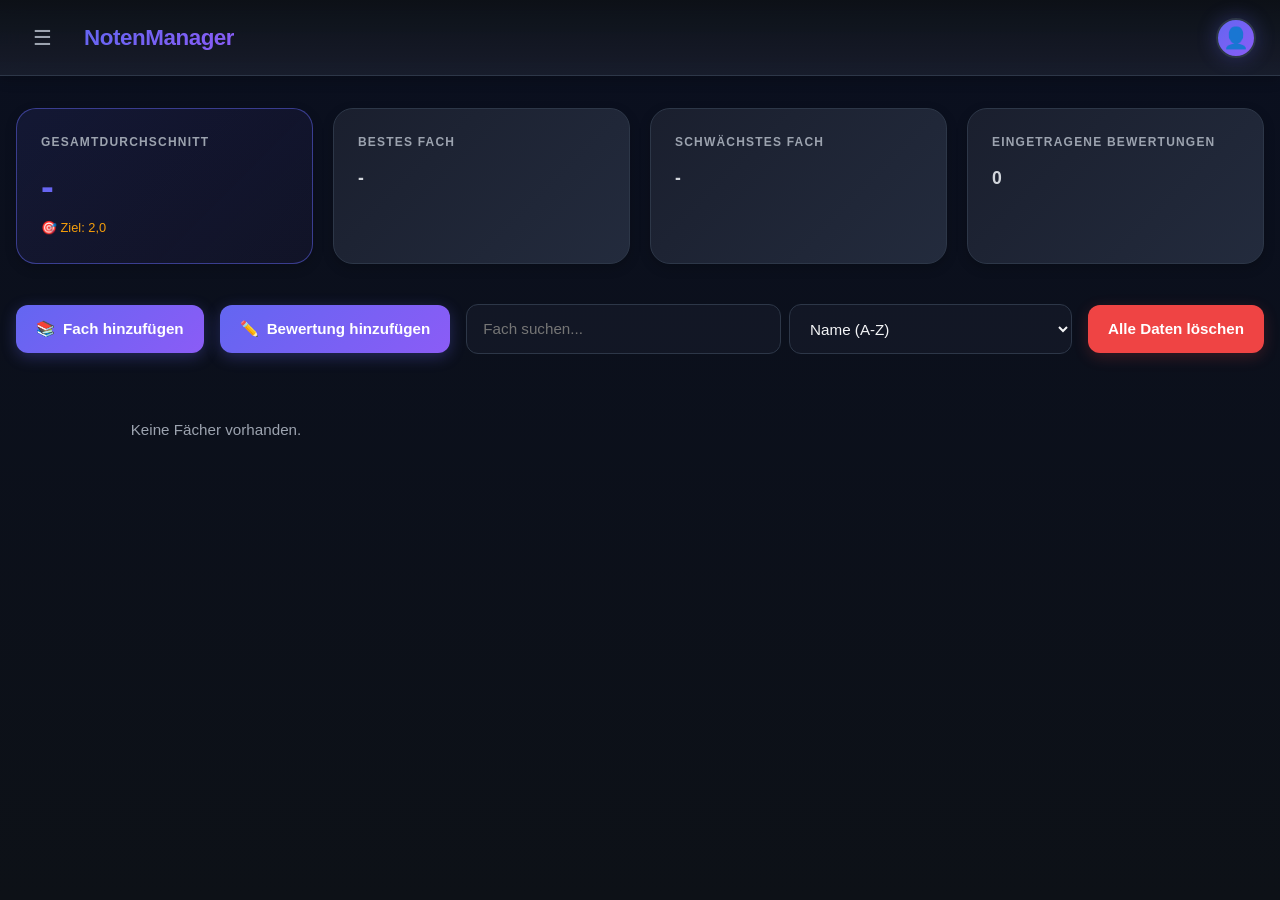
==== docs/index.html @ 59a942cf "Add files via upload" ====
<!DOCTYPE html>
<html lang="de">
<head>
    <meta charset="UTF-8">
    <meta name="viewport" content="width=device-width, initial-scale=1.0">
    <title>NotenManager – Schulnoten verwalten</title>
    <style>
        :root {
            --bg-dark: #0a0f1f;
            --bg-deep: #0d1117;
            --card-bg: #1a1f2e;
            --card-alt: #232b3d;
            --card-border: #2d3748;
            --primary: #6366f1;
            --primary-hover: #4f46e5;
            --primary-light: rgba(99, 102, 241, 0.1);
            --secondary: #8b5cf6;
            --danger: #ef4444;
            --danger-hover: #dc2626;
            --success: #10b981;
            --warning: #f59e0b;
            --text-main: #f3f4f6;
            --text-soft: #d1d5db;
            --text-muted: #9ca3af;
            --radius: 14px;
            --radius-lg: 20px;
            --shadow: 0 20px 50px rgba(0, 0, 0, 0.4);
            --shadow-sm: 0 4px 12px rgba(0, 0, 0, 0.2);
            --transition: all 0.3s cubic-bezier(0.4, 0, 0.2, 1);
        }

        * { 
            box-sizing: border-box; 
            margin: 0; 
            padding: 0; 
            font-family: -apple-system, BlinkMacSystemFont, 'Segoe UI', 'Roboto', 'Helvetica', 'Arial', sans-serif;
        }

        html { scroll-behavior: smooth; }
        body { 
            background: linear-gradient(180deg, var(--bg-dark) 0%, var(--bg-deep) 100%); 
            color: var(--text-main); 
            min-height: 100vh;
            line-height: 1.6;
        }

        button, input, select, textarea { font: inherit; }

        /* ========== HEADER ========== */
        .header {
            position: sticky;
            top: 0;
            z-index: 20;
            display: flex;
            align-items: center;
            justify-content: space-between;
            padding: 1.1rem 1.5rem;
            background: linear-gradient(to bottom, rgba(13, 17, 23, 0.95), rgba(26, 31, 46, 0.85));
            border-bottom: 1px solid var(--card-border);
            backdrop-filter: blur(12px);
            box-shadow: var(--shadow-sm);
        }

        .header-left {
            display: flex;
            align-items: center;
            gap: 1.5rem;
        }

        .menu-btn {
            font-size: 1.3rem;
            width: 40px;
            height: 40px;
            border-radius: 50%;
            display: flex;
            align-items: center;
            justify-content: center;
            background: transparent;
            border: none;
            color: var(--text-main);
            cursor: pointer;
            transition: var(--transition);
        }

        .menu-btn:hover {
            background-color: var(--card-alt);
            transform: scale(1.05);
        }

        .header h1 {
            font-size: 1.4rem;
            font-weight: 700;
            letter-spacing: -0.02em;
            background: linear-gradient(135deg, var(--primary), var(--secondary));
            -webkit-background-clip: text;
            -webkit-text-fill-color: transparent;
            background-clip: text;
        }

        .header-right {
            display: flex;
            align-items: center;
            gap: 1rem;
        }

        .profile-btn {
            width: 40px;
            height: 40px;
            border-radius: 50%;
            background: linear-gradient(135deg, var(--primary), var(--secondary));
            border: 2px solid var(--card-border);
            display: flex;
            align-items: center;
            justify-content: center;
            font-size: 1.3rem;
            cursor: pointer;
            transition: var(--transition);
            box-shadow: 0 0 20px rgba(99, 102, 241, 0.3);
        }

        .profile-btn:hover {
            transform: scale(1.1);
            box-shadow: 0 0 30px rgba(99, 102, 241, 0.5);
        }

        .dropdown-menu {
            position: absolute;
            top: calc(100% + 10px);
            left: 0;
            background-color: var(--card-bg);
            border: 1px solid var(--card-border);
            border-radius: var(--radius-lg);
            width: 200px;
            box-shadow: var(--shadow);
            opacity: 0;
            visibility: hidden;
            transform: translateY(-8px);
            transition: var(--transition);
            z-index: 50;
            overflow: hidden;
        }

        .dropdown-menu.open {
            opacity: 1;
            visibility: visible;
            transform: translateY(0);
        }

        .dropdown-item {
            display: flex;
            align-items: center;
            gap: 12px;
            width: 100%;
            padding: 12px 16px;
            background: transparent;
            border: none;
            color: var(--text-main);
            font-size: 0.95rem;
            cursor: pointer;
            text-align: left;
            transition: var(--transition);
            border-left: 3px solid transparent;
        }

        .dropdown-item:hover {
            background-color: var(--card-alt);
            border-left-color: var(--primary);
            color: var(--primary);
        }

        /* ========== CONTAINER ========== */
        .container {
            max-width: 1400px;
            margin: 2rem auto;
            padding: 0 1rem 4rem;
        }

        /* ========== DASHBOARD ========== */
        .dashboard {
            display: grid;
            grid-template-columns: repeat(auto-fit, minmax(240px, 1fr));
            gap: 1.25rem;
            margin-bottom: 2.5rem;
        }

        .stat-card {
            background: linear-gradient(135deg, var(--card-bg) 0%, var(--card-alt) 100%);
            border: 1px solid var(--card-border);
            border-radius: var(--radius-lg);
            padding: 1.5rem;
            box-shadow: var(--shadow-sm);
            transition: var(--transition);
        }

        .stat-card:hover {
            transform: translateY(-4px);
            box-shadow: var(--shadow);
            border-color: var(--primary);
        }

        .stat-card.primary {
            border-color: rgba(99, 102, 241, 0.5);
            background: linear-gradient(135deg, rgba(99, 102, 241, 0.1), rgba(139, 92, 246, 0.05));
        }

        .stat-card h2,
        .stat-card h3 {
            font-size: 0.75rem;
            color: var(--text-muted);
            text-transform: uppercase;
            letter-spacing: 0.1em;
            margin-bottom: 0.75rem;
            font-weight: 600;
        }

        .stat-value {
            font-size: clamp(1.8rem, 3vw, 2.6rem);
            font-weight: 700;
            background: linear-gradient(135deg, var(--primary), var(--secondary));
            -webkit-background-clip: text;
            -webkit-text-fill-color: transparent;
            background-clip: text;
            line-height: 1.2;
        }

        .stat-subvalue {
            font-size: 1.1rem;
            font-weight: 600;
            color: var(--text-soft);
        }

        .small {
            font-size: 0.8rem;
            color: var(--text-muted);
            margin-top: 0.5rem;
        }

        /* ========== CONTROLS ========== */
        .controls {
            display: flex;
            flex-wrap: wrap;
            gap: 1rem;
            align-items: center;
            margin-bottom: 2.5rem;
        }

        .filter-wrapper {
            display: flex;
            gap: 0.5rem;
            flex: 1;
            min-width: 280px;
        }

        input[type="text"],
        input[type="number"],
        input[type="date"],
        select,
        textarea {
            background-color: rgba(26, 31, 46, 0.5);
            border: 1px solid var(--card-border);
            color: var(--text-main);
            padding: 0.75rem 1rem;
            border-radius: 12px;
            outline: none;
            font-size: 0.95rem;
            transition: var(--transition);
        }

        input[type="text"]:focus,
        input[type="number"]:focus,
        input[type="date"]:focus,
        select:focus,
        textarea:focus {
            border-color: var(--primary);
            background-color: rgba(26, 31, 46, 0.8);
            box-shadow: 0 0 0 3px rgba(99, 102, 241, 0.1);
        }

        textarea {
            min-height: 100px;
            resize: vertical;
        }

        .filter-wrapper input {
            flex: 1;
        }

        /* ========== BUTTONS ========== */
        .btn {
            padding: 0.75rem 1.25rem;
            border-radius: 12px;
            border: none;
            font-size: 0.95rem;
            font-weight: 600;
            cursor: pointer;
            transition: var(--transition);
            display: inline-flex;
            align-items: center;
            gap: 0.5rem;
        }

        .btn:active {
            transform: scale(0.98);
        }

        .btn-primary {
            background: linear-gradient(135deg, var(--primary), var(--secondary));
            color: #fff;
            box-shadow: 0 4px 15px rgba(99, 102, 241, 0.3);
        }

        .btn-primary:hover {
            filter: brightness(1.1);
            box-shadow: 0 6px 20px rgba(99, 102, 241, 0.4);
        }

        .btn-secondary {
            background-color: var(--card-alt);
            color: var(--text-main);
            border: 1px solid var(--card-border);
        }

        .btn-secondary:hover {
            background-color: #3f3f4e;
            border-color: var(--primary);
        }

        .btn-danger {
            background-color: var(--danger);
            color: #fff;
            box-shadow: 0 4px 15px rgba(239, 68, 68, 0.2);
        }

        .btn-danger:hover {
            background-color: var(--danger-hover);
            box-shadow: 0 6px 20px rgba(239, 68, 68, 0.3);
        }

        .btn-icon {
            background: transparent;
            border: none;
            cursor: pointer;
            color: var(--text-muted);
            transition: var(--transition);
            display: inline-flex;
            align-items: center;
            justify-content: center;
            width: 36px;
            height: 36px;
            border-radius: 50%;
        }

        .btn-icon:hover {
            background-color: var(--card-alt);
            color: var(--text-main);
        }

        .fav-btn.active {
            color: #fbbf24;
            background-color: rgba(251, 191, 36, 0.1);
        }

        /* ========== SUBJECTS GRID ========== */
        .subjects-grid {
            display: grid;
            grid-template-columns: repeat(auto-fill, minmax(320px, 1fr));
            gap: 1.5rem;
            margin-bottom: 2rem;
        }

        .subject-card {
            background: linear-gradient(135deg, var(--card-bg) 0%, var(--card-alt) 100%);
            border: 1px solid var(--card-border);
            border-radius: var(--radius-lg);
            padding: 1.5rem;
            display: flex;
            flex-direction: column;
            gap: 1rem;
            box-shadow: var(--shadow-sm);
            transition: var(--transition);
            position: relative;
            overflow: hidden;
        }

        .subject-card::before {
            content: '';
            position: absolute;
            top: 0;
            left: 0;
            right: 0;
            height: 3px;
            background: linear-gradient(90deg, var(--primary), var(--secondary));
            opacity: 0;
            transition: var(--transition);
        }

        .subject-card:hover {
            transform: translateY(-6px);
            box-shadow: var(--shadow);
            border-color: var(--primary);
        }

        .subject-card:hover::before {
            opacity: 1;
        }

        .subject-header {
            display: flex;
            justify-content: space-between;
            align-items: start;
            gap: 1rem;
        }

        .subject-title {
            display: flex;
            flex-direction: column;
            gap: 0.5rem;
            flex: 1;
        }

        .subject-header h3 {
            font-size: 1.25rem;
            font-weight: 700;
            color: var(--text-main);
        }

        .subject-grade-big {
            font-size: 1.8rem;
            font-weight: 700;
            background: linear-gradient(135deg, var(--primary), var(--secondary));
            -webkit-background-clip: text;
            -webkit-text-fill-color: transparent;
            background-clip: text;
        }

        .subject-actions {
            display: flex;
            gap: 0.25rem;
        }

        .subject-avg {
            padding: 0.75rem;
            background: var(--primary-light);
            border-radius: 12px;
            border: 1px solid rgba(99, 102, 241, 0.2);
        }

        .subject-avg-label {
            font-size: 0.75rem;
            color: var(--text-muted);
            text-transform: uppercase;
            letter-spacing: 0.05em;
            margin-bottom: 0.25rem;
        }

        .subject-avg-value {
            font-size: 1.3rem;
            font-weight: 700;
            color: var(--primary);
        }

        .grades-section {
            flex: 1;
            min-height: 100px;
        }

        .grades-header {
            display: flex;
            justify-content: space-between;
            align-items: center;
            margin-bottom: 0.75rem;
        }

        .grades-header h4 {
            font-size: 0.85rem;
            text-transform: uppercase;
            color: var(--text-muted);
            letter-spacing: 0.05em;
        }

        .grades-count {
            font-size: 0.8rem;
            color: var(--primary);
            background: var(--primary-light);
            padding: 0.2rem 0.6rem;
            border-radius: 999px;
            font-weight: 600;
        }

        .grades-grid {
            display: flex;
            flex-direction: column;
            gap: 0.4rem;
            max-height: 200px;
            overflow-y: auto;
            padding-right: 0.5rem;
        }

        .grade-badge {
            display: flex;
            align-items: center;
            justify-content: space-between;
            background: rgba(99, 102, 241, 0.1);
            border-left: 3px solid var(--primary);
            border-radius: 8px;
            padding: 0.5rem 0.75rem;
            font-size: 0.9rem;
            transition: var(--transition);
        }

        .grade-badge:hover {
            background: rgba(99, 102, 241, 0.2);
            transform: translateX(4px);
        }

        .grade-value-label {
            display: flex;
            align-items: center;
            gap: 0.5rem;
        }

        .grade-value-big {
            font-weight: 700;
            color: var(--primary);
            min-width: 30px;
            text-align: center;
        }

        .grade-meta-list {
            font-size: 0.8rem;
            color: var(--text-muted);
        }

        .grades-empty {
            color: var(--text-muted);
            font-size: 0.9rem;
            padding: 1rem;
            text-align: center;
        }

        .grades-more {
            font-size: 0.75rem;
            color: var(--text-muted);
            text-align: center;
            padding-top: 0.5rem;
            border-top: 1px solid var(--card-border);
        }

        .subject-actions-bottom {
            display: flex;
            gap: 0.5rem;
        }

        .subject-actions-bottom .btn {
            flex: 1;
            justify-content: center;
        }

        /* ========== VIEWS ========== */
        .view-hidden {
            display: none !important;
        }

        .view-title {
            font-size: clamp(2rem, 4vw, 2.5rem);
            font-weight: 700;
            margin-bottom: 2rem;
            background: linear-gradient(135deg, var(--primary), var(--secondary));
            -webkit-background-clip: text;
            -webkit-text-fill-color: transparent;
            background-clip: text;
        }

        .back-btn {
            margin-bottom: 2rem;
        }

        /* ========== SETTINGS ========== */
        .settings-grid {
            display: grid;
            gap: 1.5rem;
        }

        .settings-card {
            background: linear-gradient(135deg, var(--card-bg) 0%, var(--card-alt) 100%);
            border: 1px solid var(--card-border);
            border-radius: var(--radius-lg);
            padding: 1.75rem;
            box-shadow: var(--shadow-sm);
        }

        .settings-card h3 {
            font-size: 1.1rem;
            margin-bottom: 1.25rem;
            color: var(--primary);
            font-weight: 700;
        }

        .setting-item {
            display: flex;
            align-items: center;
            justify-content: space-between;
            gap: 1rem;
            flex-wrap: wrap;
            padding: 0.75rem 0;
        }

        .radio-group {
            display: flex;
            flex-wrap: wrap;
            gap: 0.75rem;
            margin-top: 0.75rem;
        }

        .radio-item {
            display: flex;
            align-items: center;
            gap: 0.5rem;
            padding: 0.65rem 1rem;
            border-radius: 12px;
            border: 1px solid var(--card-border);
            background: rgba(99, 102, 241, 0.05);
            cursor: pointer;
            transition: var(--transition);
        }

        .radio-item:has(input:checked) {
            border-color: var(--primary);
            background: rgba(99, 102, 241, 0.15);
        }

        /* ========== TOGGLE ========== */
        .toggle-switch {
            position: relative;
            display: inline-block;
            width: 56px;
            height: 32px;
        }

        .toggle-switch input {
            opacity: 0;
            width: 0;
            height: 0;
        }

        .slider {
            position: absolute;
            cursor: pointer;
            inset: 0;
            background-color: var(--card-border);
            border-radius: 999px;
            transition: 0.3s;
        }

        .slider:before {
            content: '';
            position: absolute;
            width: 26px;
            height: 26px;
            left: 3px;
            bottom: 3px;
            background-color: #fff;
            border-radius: 50%;
            transition: 0.3s;
        }

        input:checked + .slider {
            background: linear-gradient(135deg, var(--primary), var(--secondary));
        }

        input:checked + .slider:before {
            transform: translateX(24px);
        }

        /* ========== STATS ========== */
        .stats-grid {
            display: grid;
            grid-template-columns: repeat(auto-fit, minmax(240px, 1fr));
            gap: 1.25rem;
            margin-bottom: 2rem;
        }

        .stats-card {
            background: linear-gradient(135deg, var(--card-bg) 0%, var(--card-alt) 100%);
            border: 1px solid var(--card-border);
            border-radius: var(--radius-lg);
            padding: 1.5rem;
            box-shadow: var(--shadow-sm);
        }

        .stats-card h3 {
            font-size: 0.75rem;
            color: var(--text-muted);
            text-transform: uppercase;
            letter-spacing: 0.1em;
            margin-bottom: 0.75rem;
        }

        .stats-big {
            font-size: 2rem;
            font-weight: 700;
            background: linear-gradient(135deg, var(--primary), var(--secondary));
            -webkit-background-clip: text;
            -webkit-text-fill-color: transparent;
            background-clip: text;
        }

        .stats-layout {
            display: grid;
            grid-template-columns: minmax(0, 1fr) minmax(0, 1fr);
            gap: 1.5rem;
            align-items: start;
            position: relative;
            z-index: 1;
        }

        .stats-column-left,
        .stats-column-right {
            display: flex;
            flex-direction: column;
            gap: 1.5rem;
            min-width: 0;
            position: relative;
            z-index: 2;
        }

        .panel {
            background: linear-gradient(135deg, var(--card-bg) 0%, var(--card-alt) 100%);
            border: 1px solid var(--card-border);
            border-radius: var(--radius-lg);
            padding: 1.5rem;
            box-shadow: var(--shadow-sm);
            display: flex;
            flex-direction: column;
            min-height: 400px;
            position: relative;
            z-index: 2;
        }

        .panel h3 {
            font-size: 1rem;
            margin-bottom: 1.25rem;
            color: var(--text-main);
            font-weight: 700;
        }

        /* ========== CHARTS ========== */
        .chart-container {
            background: rgba(26, 31, 46, 0.5);
            border: 1px solid var(--card-border);
            border-radius: 12px;
            padding: 1.5rem;
            margin-bottom: 1.5rem;
        }

        .chart-title {
            font-size: 0.95rem;
            font-weight: 700;
            margin-bottom: 1rem;
            color: var(--text-main);
        }

        .chart-canvas {
            width: 100%;
            height: 260px;
            min-height: 260px;
            position: relative;
            margin-top: 1rem;
            overflow: hidden;
        }

        #year-graph-panel {
            margin-bottom: 2rem;
            min-height: 340px;
            overflow: hidden;
            position: relative;
            z-index: 0;
            clear: both;
        }

        /* ========== CALENDAR ========== */
        .calendar-header {
            display: flex;
            align-items: center;
            justify-content: space-between;
            gap: 0.75rem;
            margin-bottom: 1rem;
            position: relative;
            z-index: 3;
        }

        .calendar-header .btn {
            position: relative;
            z-index: 4;
        }

        .calendar-grid {
            display: grid;
            grid-template-columns: repeat(7, minmax(0, 1fr));
            gap: 0.4rem;
        }

        .calendar-weekday,
        .calendar-day {
            border: 1px solid var(--card-border);
            border-radius: 10px;
            padding: 0.5rem 0.25rem;
            min-height: 60px;
            display: flex;
            flex-direction: column;
            align-items: center;
            justify-content: center;
            text-align: center;
            transition: var(--transition);
        }

        .calendar-weekday {
            min-height: auto;
            background: rgba(99, 102, 241, 0.05);
            color: var(--text-muted);
            font-size: 0.75rem;
            letter-spacing: 0.05em;
            text-transform: uppercase;
            font-weight: 600;
        }

        .calendar-day {
            background: rgba(255, 255, 255, 0.02);
            color: var(--text-main);
            cursor: pointer;
        }

        .calendar-day:hover {
            border-color: var(--primary);
            background: rgba(99, 102, 241, 0.05);
        }

        .calendar-day.empty {
            opacity: 0.3;
            cursor: default;
        }

        .calendar-day.today {
            border-color: var(--success);
            background: rgba(16, 185, 129, 0.1);
        }

        .calendar-day.selected {
            border-color: var(--primary);
            background: rgba(99, 102, 241, 0.15);
        }

        .calendar-day .dot {
            width: 6px;
            height: 6px;
            border-radius: 50%;
            background: var(--primary);
            margin-top: 0.25rem;
        }

        /* ========== LISTS ========== */
        .next-events-list,
        .subject-overview-list,
        .calendar-list {
            list-style: none;
            display: grid;
            gap: 0.75rem;
            flex: 1;
            overflow-y: auto;
            max-height: 260px;
            padding-right: 0.25rem;
            position: relative;
            z-index: 3;
        }

        .next-events-list li,
        .subject-overview-item,
        .calendar-list li {
            background: rgba(255, 255, 255, 0.02);
            border: 1px solid var(--card-border);
            border-radius: 12px;
            padding: 1rem;
            transition: var(--transition);
        }

        .next-events-list li:hover,
        .subject-overview-item:hover {
            background: rgba(255, 255, 255, 0.04);
            border-color: var(--primary);
        }

        .subject-meta {
            display: flex;
            justify-content: space-between;
            gap: 0.5rem;
            margin-bottom: 0.5rem;
            font-size: 0.9rem;
        }

        .subject-meta strong {
            color: var(--text-main);
        }

        .type-tag {
            display: inline-block;
            padding: 0.25rem 0.75rem;
            border-radius: 999px;
            background: rgba(99, 102, 241, 0.15);
            color: var(--primary);
            font-size: 0.75rem;
            font-weight: 700;
            margin-bottom: 0.5rem;
        }

        /* ========== MODALS ========== */
        .modal {
            position: fixed;
            inset: 0;
            background: rgba(0, 0, 0, 0.8);
            display: flex;
            align-items: center;
            justify-content: center;
            opacity: 0;
            visibility: hidden;
            transition: var(--transition);
            z-index: 200;
            backdrop-filter: blur(4px);
        }

        .modal.open {
            opacity: 1;
            visibility: visible;
        }

        .modal-content {
            background: linear-gradient(135deg, var(--card-bg) 0%, var(--card-alt) 100%);
            border: 1px solid var(--card-border);
            border-radius: var(--radius-lg);
            padding: 2rem;
            width: min(90vw, 480px);
            box-shadow: var(--shadow);
            animation: slideUp 0.3s ease-out;
        }

        @keyframes slideUp {
            from {
                opacity: 0;
                transform: translateY(20px);
            }
            to {
                opacity: 1;
                transform: translateY(0);
            }
        }

        .modal-content h2 {
            margin-bottom: 1.5rem;
            font-size: 1.5rem;
        }

        .form-group {
            display: flex;
            flex-direction: column;
            gap: 0.5rem;
            margin-bottom: 1.25rem;
        }

        .form-group label {
            font-size: 0.9rem;
            color: var(--text-soft);
            font-weight: 600;
        }

        .modal-actions {
            display: flex;
            justify-content: flex-end;
            gap: 0.75rem;
            margin-top: 1.75rem;
        }

        .status-success {
            color: var(--success);
        }

        .status-warning {
            color: var(--warning);
        }

        .empty-state {
            color: var(--text-muted);
            font-size: 0.95rem;
            padding: 1.5rem;
            text-align: center;
        }

        .timeline-item {
            padding: 1rem;
            border: 1px solid var(--card-border);
            border-radius: 12px;
            margin-bottom: 0.75rem;
            background: rgba(255, 255, 255, 0.02);
        }

        .timeline-item strong {
            display: block;
            margin-bottom: 0.5rem;
        }

        /* ========== RESPONSIVE ========== */
        @media (max-width: 1024px) {
            .stats-layout {
                grid-template-columns: 1fr;
            }

            .stats-column-left,
            .stats-column-right {
                gap: 1.5rem;
            }

            .subjects-grid {
                grid-template-columns: repeat(auto-fill, minmax(280px, 1fr));
            }
        }

        @media (max-width: 768px) {
            .header {
                padding: 1rem;
            }

            .header h1 {
                font-size: 1.2rem;
            }

            .container {
                padding: 0 0.75rem 3rem;
                margin: 1rem auto;
            }

            .dashboard,
            .stats-grid,
            .settings-grid,
            .stats-layout {
                grid-template-columns: 1fr;
            }

            .controls {
                flex-direction: column;
                align-items: stretch;
            }

            .filter-wrapper {
                width: 100%;
                min-width: 0;
                flex-direction: column;
            }

            .filter-wrapper input {
                width: 100%;
            }

            .subjects-grid {
                grid-template-columns: 1fr;
            }

            .grades-grid {
                max-height: 250px;
            }

            .calendar-grid {
                gap: 0.3rem;
            }

            .calendar-day,
            .calendar-weekday {
                min-height: 50px;
                padding: 0.4rem 0.2rem;
                font-size: 0.75rem;
            }

            .modal-content {
                width: min(95vw, 100%);
                padding: 1.5rem;
            }

            .modal-content h2 {
                font-size: 1.2rem;
            }

            .dropdown-menu {
                right: 0;
                left: auto;
            }

            .header-left {
                gap: 1rem;
            }

            .panel {
                min-height: 350px;
            }
        }

        @media (max-width: 480px) {
            .header {
                padding: 0.85rem 0.75rem;
            }

            .header h1 {
                font-size: 1rem;
            }

            .btn {
                padding: 0.65rem 1rem;
                font-size: 0.9rem;
            }

            .stat-card {
                padding: 1.25rem;
            }

            .subject-card {
                padding: 1.25rem;
            }

            .view-title {
                font-size: 1.5rem;
                margin-bottom: 1.5rem;
            }

            .grades-grid {
                grid-template-columns: repeat(3, 1fr);
            }

            .dashboard {
                gap: 1rem;
            }

            .modal-actions {
                flex-direction: column;
            }

            .modal-actions .btn {
                width: 100%;
            }
        }
    </style>
</head>
<body>
    <!-- HEADER -->
    <header class="header">
        <div class="header-left">
            <div style="position: relative;">
                <button class="btn-icon menu-btn" id="menu-toggle" aria-label="Menü">☰</button>
                <div class="dropdown-menu" id="dropdown-menu">
                    <button class="dropdown-item" id="menu-opt-settings">⚙️ <span data-i18n="menuSettings">Einstellungen</span></button>
                    <button class="dropdown-item" id="menu-opt-stats">📊 <span data-i18n="menuStats">Statistik</span></button>
                    <button class="dropdown-item" id="menu-opt-about">ℹ️ <span data-i18n="menuAbout">Über NotenManager</span></button>
                </div>
            </div>
            <h1 data-i18n="appTitle">NotenManager</h1>
        </div>
        <div class="header-right">
            <button class="profile-btn" id="profile-btn" title="Nutzer-Profil (nicht angemeldet)">👤</button>
        </div>
    </header>

    <main class="container">
        <!-- MAIN VIEW -->
        <div id="main-view">
            <!-- DASHBOARD -->
            <section class="dashboard">
                <div class="stat-card primary">
                    <h2 data-i18n="overallAverage">Gesamtdurchschnitt</h2>
                    <div class="stat-value" id="overall-average">-</div>
                    <div class="small" id="target-status"></div>
                </div>
                <div class="stat-card">
                    <h3 data-i18n="bestSubject">Bestes Fach</h3>
                    <div class="stat-subvalue" id="best-subject">-</div>
                </div>
                <div class="stat-card">
                    <h3 data-i18n="worstSubject">Schwächstes Fach</h3>
                    <div class="stat-subvalue" id="worst-subject">-</div>
                </div>
                <div class="stat-card">
                    <h3 data-i18n="totalGrades">Eingetragene Bewertungen</h3>
                    <div class="stat-subvalue" id="total-grades">0</div>
                </div>
            </section>

            <!-- CONTROLS -->
            <section class="controls">
                <button class="btn btn-primary" id="btn-add-subject">📚 <span data-i18n="addSubject">Fach hinzufügen</span></button>
                <button class="btn btn-primary" id="btn-add-grade">✏️ <span data-i18n="addGrade">Bewertung hinzufügen</span></button>
                <div class="filter-wrapper">
                    <input type="text" id="search-input" data-i18n-placeholder="searchPlaceholder" placeholder="Fach suchen...">
                    <select id="sort-select">
                        <option value="name-asc" data-i18n="sortNameAsc">Name (A-Z)</option>
                        <option value="name-desc" data-i18n="sortNameDesc">Name (Z-A)</option>
                        <option value="avg-asc" data-i18n="sortAvgAsc">Durchschnitt (beste zuerst)</option>
                        <option value="avg-desc" data-i18n="sortAvgDesc">Durchschnitt (schlechteste zuerst)</option>
                        <option value="fav" data-i18n="sortFav">Nur Favoriten</option>
                    </select>
                </div>
                <button class="btn btn-danger" id="btn-clear-all" data-i18n="clearAll">🗑️ Alle löschen</button>
            </section>

            <!-- SUBJECTS GRID -->
            <section class="subjects-grid" id="subjects-container"></section>
        </div>

        <!-- STATS VIEW -->
        <div id="stats-view" class="view-hidden">
            <button class="btn btn-secondary back-btn" id="btn-back-from-stats" data-i18n="back">← Zurück</button>
            <h2 class="view-title" data-i18n="statsTitle">📊 Statistik</h2>

            <!-- STATS CARDS -->
            <div class="stats-grid">
                <div class="stats-card">
                    <h3 data-i18n="overallAverage">Gesamtdurchschnitt</h3>
                    <div class="stats-big" id="stats-overall-average">-</div>
                    <div class="small" id="stats-target-status"></div>
                </div>
                <div class="stats-card">
                    <h3 data-i18n="targetAverageLabel">Ziel-Durchschnitt</h3>
                    <div class="stats-big" id="stats-target-internal">-</div>
                </div>
                <div class="stats-card">
                    <h3 data-i18n="subjectsCount">Fächer</h3>
                    <div class="stats-big" id="stats-subject-count">0</div>
                </div>
                <div class="stats-card">
                    <h3 data-i18n="gradesCount">Bewertungen</h3>
                    <div class="stats-big" id="stats-grade-count">0</div>
                </div>
            </div>

            <!-- YEAR GRAPH - Separate Section -->
            <div class="panel" id="year-graph-panel">
                <div class="chart-title" data-i18n="yearDevelopmentTitle">📈 Jahresentwicklung</div>
                <div class="chart-canvas" id="year-graph"></div>
            </div>

            <!-- STATS LAYOUT - 2 Spalten -->
            <div class="stats-layout">
                <div class="stats-column-left">
                    <div class="panel">
                        <div class="calendar-header">
                            <h3 data-i18n="schoolOverviewTitle">Schulübersicht</h3>
                            <button class="btn btn-primary" id="btn-add-event" data-i18n="addEvent">+ Termin</button>
                        </div>
                        <ul class="next-events-list" id="next-events-list"></ul>
                    </div>

                    <div class="panel">
                        <div class="calendar-header">
                            <h3 data-i18n="schoolBySubjectTitle">Fachübersicht</h3>
                            <select id="subject-overview-sort">
                                <option value="alphabetic" data-i18n="sortAlphabetic">Alphabetisch</option>
                                <option value="best" data-i18n="sortBest">Bester Durchschnitt</option>
                                <option value="worst" data-i18n="sortWorst">Schlechtester Durchschnitt</option>
                            </select>
                        </div>
                        <ul class="subject-overview-list" id="subject-overview-list"></ul>
                    </div>
                </div>

                <div class="stats-column-right">
                    <div class="panel">
                        <div class="calendar-header">
                            <button class="btn btn-secondary" id="btn-prev-month" type="button">◀</button>
                            <h3 id="calendar-month-label">Monat</h3>
                            <button class="btn btn-secondary" id="btn-next-month" type="button">▶</button>
                        </div>
                        <div class="calendar-grid" id="calendar-grid"></div>
                    </div>

                    <div class="panel">
                        <h3 data-i18n="dayEventsTitle">Termine am ausgewählten Tag</h3>
                        <div id="selected-day-events" class="calendar-list"></div>
                    </div>
                </div>
            </div>
        </div>

        <!-- SETTINGS VIEW -->
        <div id="settings-view" class="view-hidden">
            <button class="btn btn-secondary back-btn" id="btn-back-from-settings" data-i18n="back">← Zurück</button>
            <h2 class="view-title" data-i18n="settingsTitle">⚙️ Einstellungen</h2>

            <div class="settings-grid">
                <div class="settings-card">
                    <h3 data-i18n="languageTitle">🌐 Sprache</h3>
                    <div class="setting-item">
                        <label for="language-select" data-i18n="selectLanguage">Sprache auswählen:</label>
                        <select id="language-select">
                            <option value="de">🇩🇪 Deutsch</option>
                            <option value="en">🇬🇧 English</option>
                        </select>
                    </div>
                </div>

                <div class="settings-card">
                    <h3>🎨 Design</h3>
                    <div class="setting-item">
                        <label for="theme-select">Farbschema:</label>
                        <select id="theme-select">
                            <option value="dark">🌙 Dunkel (Standard)</option>
                            <option value="light">☀️ Hell</option>
                            <option value="neon">⚡ Neon</option>
                            <option value="ocean">🌊 Ozean</option>
                            <option value="forest">🌲 Wald</option>
                            <option value="sunset">🌅 Sonnenuntergang</option>
                            <option value="cyberpunk">🤖 Cyberpunk</option>
                            <option value="lavender">💜 Lavendel</option>
                        </select>
                    </div>
                </div>

                <div class="settings-card">
                    <h3>🎓 Klasse</h3>
                    <div class="setting-item">
                        <label for="grade-select">Aktuelle Klasse:</label>
                        <select id="grade-select">
                            <option value="1">Klasse 1</option>
                            <option value="2">Klasse 2</option>
                            <option value="3">Klasse 3</option>
                            <option value="4">Klasse 4</option>
                            <option value="5">Klasse 5</option>
                            <option value="6">Klasse 6</option>
                            <option value="7">Klasse 7</option>
                            <option value="8">Klasse 8</option>
                            <option value="9">Klasse 9</option>
                            <option value="10" selected>Klasse 10</option>
                            <option value="11">Klasse 11</option>
                            <option value="12">Klasse 12</option>
                            <option value="13">Klasse 13</option>
                        </select>
                    </div>
                </div>

                <div class="settings-card">
                    <h3 data-i18n="displayTitle">📅 Anzeige</h3>
                    <div class="setting-item">
                        <label for="toggle-show-date" data-i18n="showDateLabel">Datum bei Bewertungen anzeigen</label>
                        <label class="toggle-switch">
                            <input type="checkbox" id="toggle-show-date" checked>
                            <span class="slider"></span>
                        </label>
                    </div>
                </div>

                <div class="settings-card">
                    <h3 data-i18n="gradingSystemTitle">🎓 Bewertungssystem</h3>
                    <div class="radio-group">
                        <label class="radio-item">
                            <input type="radio" name="grading-system" value="grades">
                            <span data-i18n="gradingSystemGrades">Noten (1–6)</span>
                        </label>
                        <label class="radio-item">
                            <input type="radio" name="grading-system" value="points">
                            <span data-i18n="gradingSystemPoints">Punkte (0–15)</span>
                        </label>
                    </div>

                    <div class="setting-item" style="margin-top: 1rem;">
                        <label for="target-average-input" data-i18n="targetAverageLabel">Ziel-Durchschnitt</label>
                        <input type="number" id="target-average-input" min="1" max="15" step="1" value="2" style="max-width: 140px;">
                    </div>
                </div>
            </div>
        </div>
    </main>

    <!-- MODALS -->
    <div class="modal" id="subject-modal">
        <div class="modal-content">
            <h2 id="subject-modal-title" data-i18n="addSubjectTitle">Neues Fach hinzufügen</h2>
            <form id="subject-form">
                <input type="hidden" id="edit-subject-id">
                <div class="form-group">
                    <label for="subject-name" data-i18n="subjectNameLabel">Name des Fachs:</label>
                    <input type="text" id="subject-name" required>
                </div>
                <div class="modal-actions">
                    <button type="button" class="btn btn-secondary" id="btn-close-subject-modal" data-i18n="cancel">Abbrechen</button>
                    <button type="submit" class="btn btn-primary" data-i18n="save">Speichern</button>
                </div>
            </form>
        </div>
    </div>

    <div class="modal" id="grade-modal">
        <div class="modal-content">
            <h2 id="grade-modal-title" data-i18n="addGradeTitle">Bewertung hinzufügen</h2>
            <form id="grade-form">
                <input type="hidden" id="edit-grade-id">
                <div class="form-group">
                    <label for="grade-subject-select" data-i18n="selectSubjectLabel">Fach auswählen:</label>
                    <select id="grade-subject-select" required></select>
                </div>

                <div class="form-group">
                    <label for="grade-value" data-i18n="gradeValueLabel">Bewertung (1 bis 6):</label>
                    <input type="number" id="grade-value" min="1" max="6" step="1" inputmode="numeric" required>
                </div>

                <div class="form-group">
                    <label for="grade-weight" data-i18n="gradeWeightLabel">Gewichtung:</label>
                    <input type="number" id="grade-weight" min="1" step="1" value="1" required>
                </div>

                <div class="form-group">
                    <label for="grade-date" data-i18n="gradeDateLabel">Datum:</label>
                    <input type="date" id="grade-date">
                </div>

                <div class="modal-actions">
                    <button type="button" class="btn btn-secondary" id="btn-close-grade-modal" data-i18n="cancel">Abbrechen</button>
                    <button type="submit" class="btn btn-primary" data-i18n="save">Speichern</button>
                </div>
            </form>
        </div>
    </div>

    <div class="modal" id="event-modal">
        <div class="modal-content">
            <h2 data-i18n="addEventTitle">Neuen Termin hinzufügen</h2>
            <form id="event-form">
                <div class="form-group">
                    <label for="event-title" data-i18n="eventTitleLabel">Titel:</label>
                    <input type="text" id="event-title" required>
                </div>
                <div class="form-group">
                    <label for="event-subject" data-i18n="eventSubjectLabel">Fach:</label>
                    <select id="event-subject" required></select>
                </div>
                <div class="form-group">
                    <label for="event-type" data-i18n="eventTypeLabel">Typ:</label>
                    <select id="event-type">
                        <option value="Klassenarbeit">📝 Klassenarbeit</option>
                        <option value="Test">📖 Test</option>
                        <option value="Präsentation">🎤 Präsentation</option>
                        <option value="Referat">📚 Referat</option>
                        <option value="Sonstiges">🏫 Sonstiges</option>
                    </select>
                </div>
                <div class="form-group">
                    <label for="event-date" data-i18n="eventDateLabel">Datum:</label>
                    <input type="date" id="event-date" required>
                </div>
                <div class="form-group">
                    <label for="event-description" data-i18n="eventDescriptionLabel">Beschreibung (optional):</label>
                    <textarea id="event-description"></textarea>
                </div>
                <div class="modal-actions">
                    <button type="button" class="btn btn-secondary" id="btn-close-event-modal" data-i18n="cancel">Abbrechen</button>
                    <button type="submit" class="btn btn-primary" data-i18n="save">Speichern</button>
                </div>
            </form>
        </div>
    </div>

    <div class="modal" id="about-modal">
        <div class="modal-content">
            <h2 data-i18n="aboutTitle">Über NotenManager</h2>
            <p class="small" data-i18n="aboutText">Die App hilft dir dabei, Fächer, Bewertungen und schulische Termine übersichtlich zu verwalten.</p>
            <div class="timeline-item">
                <strong data-i18n="aboutSystem">Aktuelles Bewertungssystem</strong>
                <span id="about-system-value">Noten (1–6)</span>
            </div>
            <div class="timeline-item">
                <strong data-i18n="aboutVersion">Version</strong>
                <span>2.0.0</span>
            </div>
            <div class="modal-actions">
                <button type="button" class="btn btn-primary" id="btn-close-about-modal" data-i18n="close">Schließen</button>
            </div>
        </div>
    </div>

    <script src="script.js"></script>
</body>
</html>
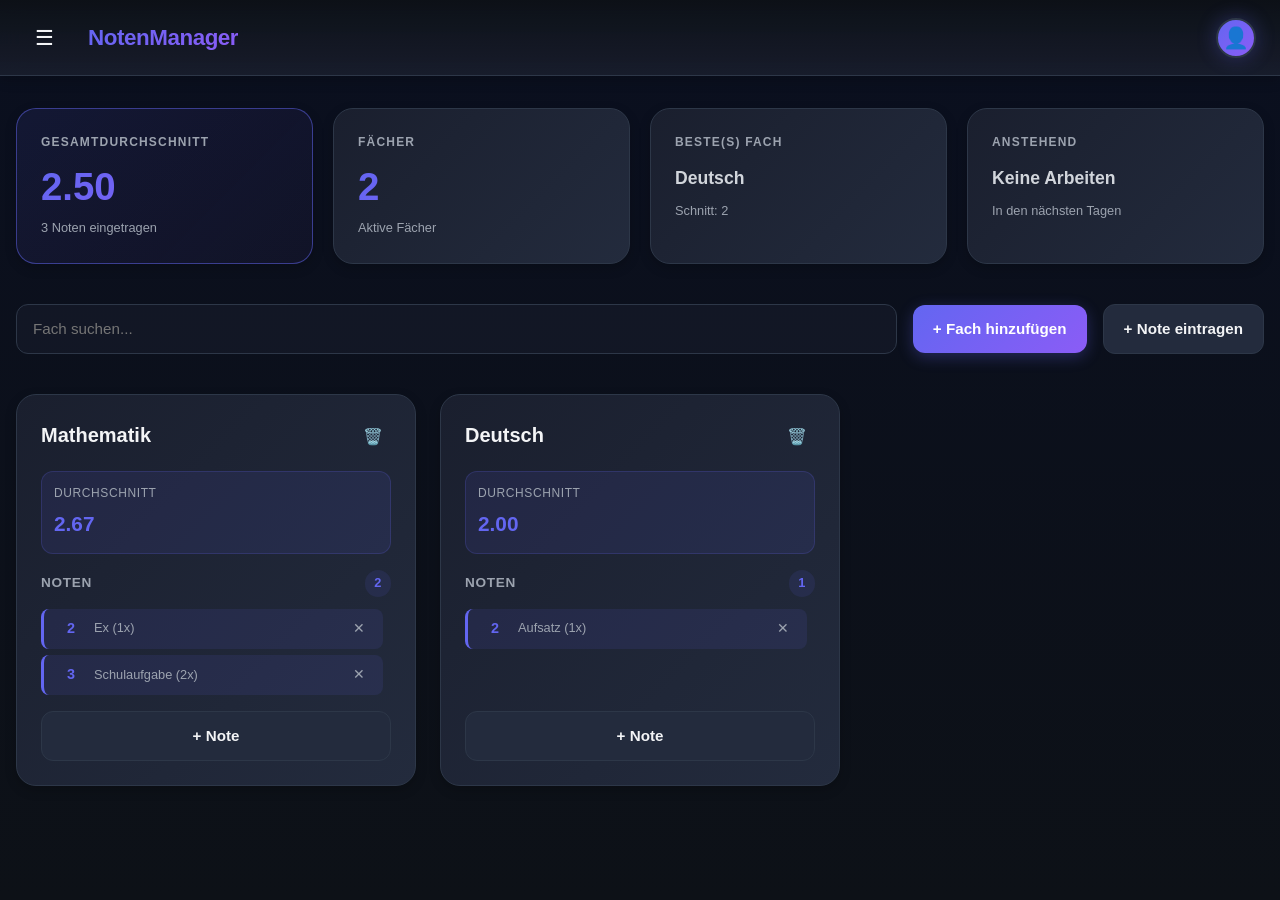
==== commit b966cda1: "Rename index.html to docs/index.html" ====
--- a/docs/index.html
+++ b/docs/index.html
@@ -1106,7 +1106,7 @@
             }
 
             .header h1 {
-                font-size: 1rem;
+                font-size: 1.0rem;
             }
 
             .btn {
@@ -1150,335 +1150,570 @@
     <header class="header">
         <div class="header-left">
             <div style="position: relative;">
-                <button class="btn-icon menu-btn" id="menu-toggle" aria-label="Menü">☰</button>
-                <div class="dropdown-menu" id="dropdown-menu">
-                    <button class="dropdown-item" id="menu-opt-settings">⚙️ <span data-i18n="menuSettings">Einstellungen</span></button>
-                    <button class="dropdown-item" id="menu-opt-stats">📊 <span data-i18n="menuStats">Statistik</span></button>
-                    <button class="dropdown-item" id="menu-opt-about">ℹ️ <span data-i18n="menuAbout">Über NotenManager</span></button>
+                <button class="menu-btn" id="menuToggle">☰</button>
+                <div class="dropdown-menu" id="dropdownMenu">
+                    <button class="dropdown-item" onclick="switchView('dashboard')">📊 Übersicht</button>
+                    <button class="dropdown-item" onclick="switchView('stats')">📈 Statistiken</button>
+                    <button class="dropdown-item" onclick="switchView('calendar')">📅 Kalender</button>
+                    <button class="dropdown-item" onclick="switchView('settings')">⚙️ Einstellungen</button>
                 </div>
             </div>
-            <h1 data-i18n="appTitle">NotenManager</h1>
+            <h1>NotenManager</h1>
         </div>
         <div class="header-right">
-            <button class="profile-btn" id="profile-btn" title="Nutzer-Profil (nicht angemeldet)">👤</button>
+            <div class="profile-btn" title="Profil">👤</div>
         </div>
     </header>
 
-    <main class="container">
-        <!-- MAIN VIEW -->
-        <div id="main-view">
-            <!-- DASHBOARD -->
-            <section class="dashboard">
+    <div class="container">
+        <!-- VIEW: DASHBOARD -->
+        <main id="view-dashboard">
+            <div class="dashboard">
                 <div class="stat-card primary">
-                    <h2 data-i18n="overallAverage">Gesamtdurchschnitt</h2>
-                    <div class="stat-value" id="overall-average">-</div>
-                    <div class="small" id="target-status"></div>
+                    <h2>Gesamtdurchschnitt</h2>
+                    <div class="stat-value" id="overall-avg">-</div>
+                    <div class="small" id="overall-count">0 Noten eingetragen</div>
                 </div>
                 <div class="stat-card">
-                    <h3 data-i18n="bestSubject">Bestes Fach</h3>
-                    <div class="stat-subvalue" id="best-subject">-</div>
+                    <h2>Fächer</h2>
+                    <div class="stat-value" id="subject-count">0</div>
+                    <div class="small">Aktive Fächer</div>
                 </div>
                 <div class="stat-card">
-                    <h3 data-i18n="worstSubject">Schwächstes Fach</h3>
-                    <div class="stat-subvalue" id="worst-subject">-</div>
+                    <h2>Beste(s) Fach</h2>
+                    <div class="stat-subvalue" id="best-subject">-</div>
+                    <div class="small" id="best-subject-avg">Schnitt: -</div>
                 </div>
                 <div class="stat-card">
-                    <h3 data-i18n="totalGrades">Eingetragene Bewertungen</h3>
-                    <div class="stat-subvalue" id="total-grades">0</div>
+                    <h2>Anstehend</h2>
+                    <div class="stat-subvalue" id="next-event-title">Keine Arbeiten</div>
+                    <div class="small" id="next-event-date">In den nächsten Tagen</div>
                 </div>
-            </section>
-
-            <!-- CONTROLS -->
-            <section class="controls">
-                <button class="btn btn-primary" id="btn-add-subject">📚 <span data-i18n="addSubject">Fach hinzufügen</span></button>
-                <button class="btn btn-primary" id="btn-add-grade">✏️ <span data-i18n="addGrade">Bewertung hinzufügen</span></button>
+            </div>
+
+            <div class="controls">
                 <div class="filter-wrapper">
-                    <input type="text" id="search-input" data-i18n-placeholder="searchPlaceholder" placeholder="Fach suchen...">
-                    <select id="sort-select">
-                        <option value="name-asc" data-i18n="sortNameAsc">Name (A-Z)</option>
-                        <option value="name-desc" data-i18n="sortNameDesc">Name (Z-A)</option>
-                        <option value="avg-asc" data-i18n="sortAvgAsc">Durchschnitt (beste zuerst)</option>
-                        <option value="avg-desc" data-i18n="sortAvgDesc">Durchschnitt (schlechteste zuerst)</option>
-                        <option value="fav" data-i18n="sortFav">Nur Favoriten</option>
-                    </select>
+                    <input type="text" id="search-input" placeholder="Fach suchen..." oninput="renderDashboard()">
                 </div>
-                <button class="btn btn-danger" id="btn-clear-all" data-i18n="clearAll">🗑️ Alle löschen</button>
-            </section>
-
-            <!-- SUBJECTS GRID -->
-            <section class="subjects-grid" id="subjects-container"></section>
-        </div>
-
-        <!-- STATS VIEW -->
-        <div id="stats-view" class="view-hidden">
-            <button class="btn btn-secondary back-btn" id="btn-back-from-stats" data-i18n="back">← Zurück</button>
-            <h2 class="view-title" data-i18n="statsTitle">📊 Statistik</h2>
-
-            <!-- STATS CARDS -->
+                <button class="btn btn-primary" onclick="openModal('addSubjectModal')">+ Fach hinzufügen</button>
+                <button class="btn btn-secondary" onclick="openModal('addGradeModal')">+ Note eintragen</button>
+            </div>
+
+            <div class="subjects-grid" id="subjects-grid"></div>
+        </main>
+
+        <!-- VIEW: STATS -->
+        <section id="view-stats" class="view-hidden">
+            <button class="btn btn-secondary back-btn" onclick="switchView('dashboard')">← Zurück</button>
+            <h2 class="view-title">Statistiken & Analysen</h2>
+
             <div class="stats-grid">
                 <div class="stats-card">
-                    <h3 data-i18n="overallAverage">Gesamtdurchschnitt</h3>
-                    <div class="stats-big" id="stats-overall-average">-</div>
-                    <div class="small" id="stats-target-status"></div>
+                    <h3>Beste Note</h3>
+                    <div class="stats-big" id="stats-best">-</div>
                 </div>
                 <div class="stats-card">
-                    <h3 data-i18n="targetAverageLabel">Ziel-Durchschnitt</h3>
-                    <div class="stats-big" id="stats-target-internal">-</div>
+                    <h3>Schlechteste Note</h3>
+                    <div class="stats-big" id="stats-worst">-</div>
                 </div>
                 <div class="stats-card">
-                    <h3 data-i18n="subjectsCount">Fächer</h3>
-                    <div class="stats-big" id="stats-subject-count">0</div>
-                </div>
-                <div class="stats-card">
-                    <h3 data-i18n="gradesCount">Bewertungen</h3>
-                    <div class="stats-big" id="stats-grade-count">0</div>
+                    <h3>Gesamte Notenanzahl</h3>
+                    <div class="stats-big" id="stats-total-grades">0</div>
                 </div>
             </div>
 
-            <!-- YEAR GRAPH - Separate Section -->
             <div class="panel" id="year-graph-panel">
-                <div class="chart-title" data-i18n="yearDevelopmentTitle">📈 Jahresentwicklung</div>
-                <div class="chart-canvas" id="year-graph"></div>
+                <h3>Notenverteilung</h3>
+                <div class="chart-canvas">
+                    <canvas id="gradeDistributionChart"></canvas>
+                </div>
             </div>
-
-            <!-- STATS LAYOUT - 2 Spalten -->
+        </section>
+
+        <!-- VIEW: CALENDAR -->
+        <section id="view-calendar" class="view-hidden">
+            <button class="btn btn-secondary back-btn" onclick="switchView('dashboard')">← Zurück</button>
+            <h2 class="view-title">Prüfungskalender</h2>
+
+            <div class="controls">
+                <button class="btn btn-primary" onclick="openModal('addEventModal')">+ Termine/Arbeit eintragen</button>
+            </div>
+
             <div class="stats-layout">
-                <div class="stats-column-left">
-                    <div class="panel">
-                        <div class="calendar-header">
-                            <h3 data-i18n="schoolOverviewTitle">Schulübersicht</h3>
-                            <button class="btn btn-primary" id="btn-add-event" data-i18n="addEvent">+ Termin</button>
+                <div class="panel">
+                    <div class="calendar-header">
+                        <button class="btn btn-secondary" onclick="changeMonth(-1)">◄</button>
+                        <h3 id="calendar-month-year">Monat Jahr</h3>
+                        <button class="btn btn-secondary" onclick="changeMonth(1)">►</button>
+                    </div>
+                    <div class="calendar-grid" id="calendar-grid"></div>
+                </div>
+                <div class="panel">
+                    <h3>Anstehende Prüfungen</h3>
+                    <ul class="next-events-list" id="events-list"></ul>
+                </div>
+            </div>
+        </section>
+
+        <!-- VIEW: SETTINGS -->
+        <section id="view-settings" class="view-hidden">
+            <button class="btn btn-secondary back-btn" onclick="switchView('dashboard')">← Zurück</button>
+            <h2 class="view-title">Einstellungen</h2>
+
+            <div class="settings-grid">
+                <div class="settings-card">
+                    <h3>Notensystem</h3>
+                    <div class="setting-item">
+                        <span>Gewähltes Notensystem:</span>
+                        <div class="radio-group">
+                            <label class="radio-item">
+                                <input type="radio" name="system" value="1-6" checked onchange="saveSettings()"> 1 bis 6 (Deutschland)
+                            </label>
+                            <label class="radio-item">
+                                <input type="radio" name="system" value="0-15" onchange="saveSettings()"> 0 bis 15 Punkte (Oberstufe)
+                            </label>
                         </div>
-                        <ul class="next-events-list" id="next-events-list"></ul>
-                    </div>
-
-                    <div class="panel">
-                        <div class="calendar-header">
-                            <h3 data-i18n="schoolBySubjectTitle">Fachübersicht</h3>
-                            <select id="subject-overview-sort">
-                                <option value="alphabetic" data-i18n="sortAlphabetic">Alphabetisch</option>
-                                <option value="best" data-i18n="sortBest">Bester Durchschnitt</option>
-                                <option value="worst" data-i18n="sortWorst">Schlechtester Durchschnitt</option>
-                            </select>
-                        </div>
-                        <ul class="subject-overview-list" id="subject-overview-list"></ul>
                     </div>
                 </div>
-
-                <div class="stats-column-right">
-                    <div class="panel">
-                        <div class="calendar-header">
-                            <button class="btn btn-secondary" id="btn-prev-month" type="button">◀</button>
-                            <h3 id="calendar-month-label">Monat</h3>
-                            <button class="btn btn-secondary" id="btn-next-month" type="button">▶</button>
-                        </div>
-                        <div class="calendar-grid" id="calendar-grid"></div>
-                    </div>
-
-                    <div class="panel">
-                        <h3 data-i18n="dayEventsTitle">Termine am ausgewählten Tag</h3>
-                        <div id="selected-day-events" class="calendar-list"></div>
+                <div class="settings-card">
+                    <h3>Datenverwaltung</h3>
+                    <div class="setting-item">
+                        <span>Alle Daten zurücksetzen:</span>
+                        <button class="btn btn-danger" onclick="clearAllData()">Zurücksetzen</button>
                     </div>
                 </div>
             </div>
-        </div>
-
-        <!-- SETTINGS VIEW -->
-        <div id="settings-view" class="view-hidden">
-            <button class="btn btn-secondary back-btn" id="btn-back-from-settings" data-i18n="back">← Zurück</button>
-            <h2 class="view-title" data-i18n="settingsTitle">⚙️ Einstellungen</h2>
-
-            <div class="settings-grid">
-                <div class="settings-card">
-                    <h3 data-i18n="languageTitle">🌐 Sprache</h3>
-                    <div class="setting-item">
-                        <label for="language-select" data-i18n="selectLanguage">Sprache auswählen:</label>
-                        <select id="language-select">
-                            <option value="de">🇩🇪 Deutsch</option>
-                            <option value="en">🇬🇧 English</option>
-                        </select>
-                    </div>
-                </div>
-
-                <div class="settings-card">
-                    <h3>🎨 Design</h3>
-                    <div class="setting-item">
-                        <label for="theme-select">Farbschema:</label>
-                        <select id="theme-select">
-                            <option value="dark">🌙 Dunkel (Standard)</option>
-                            <option value="light">☀️ Hell</option>
-                            <option value="neon">⚡ Neon</option>
-                            <option value="ocean">🌊 Ozean</option>
-                            <option value="forest">🌲 Wald</option>
-                            <option value="sunset">🌅 Sonnenuntergang</option>
-                            <option value="cyberpunk">🤖 Cyberpunk</option>
-                            <option value="lavender">💜 Lavendel</option>
-                        </select>
-                    </div>
-                </div>
-
-                <div class="settings-card">
-                    <h3>🎓 Klasse</h3>
-                    <div class="setting-item">
-                        <label for="grade-select">Aktuelle Klasse:</label>
-                        <select id="grade-select">
-                            <option value="1">Klasse 1</option>
-                            <option value="2">Klasse 2</option>
-                            <option value="3">Klasse 3</option>
-                            <option value="4">Klasse 4</option>
-                            <option value="5">Klasse 5</option>
-                            <option value="6">Klasse 6</option>
-                            <option value="7">Klasse 7</option>
-                            <option value="8">Klasse 8</option>
-                            <option value="9">Klasse 9</option>
-                            <option value="10" selected>Klasse 10</option>
-                            <option value="11">Klasse 11</option>
-                            <option value="12">Klasse 12</option>
-                            <option value="13">Klasse 13</option>
-                        </select>
-                    </div>
-                </div>
-
-                <div class="settings-card">
-                    <h3 data-i18n="displayTitle">📅 Anzeige</h3>
-                    <div class="setting-item">
-                        <label for="toggle-show-date" data-i18n="showDateLabel">Datum bei Bewertungen anzeigen</label>
-                        <label class="toggle-switch">
-                            <input type="checkbox" id="toggle-show-date" checked>
-                            <span class="slider"></span>
-                        </label>
-                    </div>
-                </div>
-
-                <div class="settings-card">
-                    <h3 data-i18n="gradingSystemTitle">🎓 Bewertungssystem</h3>
-                    <div class="radio-group">
-                        <label class="radio-item">
-                            <input type="radio" name="grading-system" value="grades">
-                            <span data-i18n="gradingSystemGrades">Noten (1–6)</span>
-                        </label>
-                        <label class="radio-item">
-                            <input type="radio" name="grading-system" value="points">
-                            <span data-i18n="gradingSystemPoints">Punkte (0–15)</span>
-                        </label>
-                    </div>
-
-                    <div class="setting-item" style="margin-top: 1rem;">
-                        <label for="target-average-input" data-i18n="targetAverageLabel">Ziel-Durchschnitt</label>
-                        <input type="number" id="target-average-input" min="1" max="15" step="1" value="2" style="max-width: 140px;">
-                    </div>
-                </div>
-            </div>
-        </div>
-    </main>
-
-    <!-- MODALS -->
-    <div class="modal" id="subject-modal">
+        </section>
+    </div>
+
+    <!-- MODAL: FACH HINZUFÜGEN -->
+    <div class="modal" id="addSubjectModal">
         <div class="modal-content">
-            <h2 id="subject-modal-title" data-i18n="addSubjectTitle">Neues Fach hinzufügen</h2>
-            <form id="subject-form">
-                <input type="hidden" id="edit-subject-id">
-                <div class="form-group">
-                    <label for="subject-name" data-i18n="subjectNameLabel">Name des Fachs:</label>
-                    <input type="text" id="subject-name" required>
-                </div>
-                <div class="modal-actions">
-                    <button type="button" class="btn btn-secondary" id="btn-close-subject-modal" data-i18n="cancel">Abbrechen</button>
-                    <button type="submit" class="btn btn-primary" data-i18n="save">Speichern</button>
-                </div>
-            </form>
-        </div>
-    </div>
-
-    <div class="modal" id="grade-modal">
-        <div class="modal-content">
-            <h2 id="grade-modal-title" data-i18n="addGradeTitle">Bewertung hinzufügen</h2>
-            <form id="grade-form">
-                <input type="hidden" id="edit-grade-id">
-                <div class="form-group">
-                    <label for="grade-subject-select" data-i18n="selectSubjectLabel">Fach auswählen:</label>
-                    <select id="grade-subject-select" required></select>
-                </div>
-
-                <div class="form-group">
-                    <label for="grade-value" data-i18n="gradeValueLabel">Bewertung (1 bis 6):</label>
-                    <input type="number" id="grade-value" min="1" max="6" step="1" inputmode="numeric" required>
-                </div>
-
-                <div class="form-group">
-                    <label for="grade-weight" data-i18n="gradeWeightLabel">Gewichtung:</label>
-                    <input type="number" id="grade-weight" min="1" step="1" value="1" required>
-                </div>
-
-                <div class="form-group">
-                    <label for="grade-date" data-i18n="gradeDateLabel">Datum:</label>
-                    <input type="date" id="grade-date">
-                </div>
-
-                <div class="modal-actions">
-                    <button type="button" class="btn btn-secondary" id="btn-close-grade-modal" data-i18n="cancel">Abbrechen</button>
-                    <button type="submit" class="btn btn-primary" data-i18n="save">Speichern</button>
-                </div>
-            </form>
-        </div>
-    </div>
-
-    <div class="modal" id="event-modal">
-        <div class="modal-content">
-            <h2 data-i18n="addEventTitle">Neuen Termin hinzufügen</h2>
-            <form id="event-form">
-                <div class="form-group">
-                    <label for="event-title" data-i18n="eventTitleLabel">Titel:</label>
-                    <input type="text" id="event-title" required>
-                </div>
-                <div class="form-group">
-                    <label for="event-subject" data-i18n="eventSubjectLabel">Fach:</label>
-                    <select id="event-subject" required></select>
-                </div>
-                <div class="form-group">
-                    <label for="event-type" data-i18n="eventTypeLabel">Typ:</label>
-                    <select id="event-type">
-                        <option value="Klassenarbeit">📝 Klassenarbeit</option>
-                        <option value="Test">📖 Test</option>
-                        <option value="Präsentation">🎤 Präsentation</option>
-                        <option value="Referat">📚 Referat</option>
-                        <option value="Sonstiges">🏫 Sonstiges</option>
-                    </select>
-                </div>
-                <div class="form-group">
-                    <label for="event-date" data-i18n="eventDateLabel">Datum:</label>
-                    <input type="date" id="event-date" required>
-                </div>
-                <div class="form-group">
-                    <label for="event-description" data-i18n="eventDescriptionLabel">Beschreibung (optional):</label>
-                    <textarea id="event-description"></textarea>
-                </div>
-                <div class="modal-actions">
-                    <button type="button" class="btn btn-secondary" id="btn-close-event-modal" data-i18n="cancel">Abbrechen</button>
-                    <button type="submit" class="btn btn-primary" data-i18n="save">Speichern</button>
-                </div>
-            </form>
-        </div>
-    </div>
-
-    <div class="modal" id="about-modal">
-        <div class="modal-content">
-            <h2 data-i18n="aboutTitle">Über NotenManager</h2>
-            <p class="small" data-i18n="aboutText">Die App hilft dir dabei, Fächer, Bewertungen und schulische Termine übersichtlich zu verwalten.</p>
-            <div class="timeline-item">
-                <strong data-i18n="aboutSystem">Aktuelles Bewertungssystem</strong>
-                <span id="about-system-value">Noten (1–6)</span>
-            </div>
-            <div class="timeline-item">
-                <strong data-i18n="aboutVersion">Version</strong>
-                <span>2.0.0</span>
+            <h2>Neues Fach hinzufügen</h2>
+            <div class="form-group">
+                <label for="subject-name">Name des Fachs</label>
+                <input type="text" id="subject-name" placeholder="z.B. Mathematik, Englisch">
             </div>
             <div class="modal-actions">
-                <button type="button" class="btn btn-primary" id="btn-close-about-modal" data-i18n="close">Schließen</button>
+                <button class="btn btn-secondary" onclick="closeModal('addSubjectModal')">Abbrechen</button>
+                <button class="btn btn-primary" onclick="addSubject()">Speichern</button>
             </div>
         </div>
     </div>
 
-    <script src="script.js"></script>
+    <!-- MODAL: NOTE HINZUFÜGEN -->
+    <div class="modal" id="addGradeModal">
+        <div class="modal-content">
+            <h2>Neue Note eintragen</h2>
+            <div class="form-group">
+                <label for="grade-subject-select">Fach auswählen</label>
+                <select id="grade-subject-select"></select>
+            </div>
+            <div class="form-group">
+                <label for="grade-value">Note / Punkte</label>
+                <input type="number" id="grade-value" step="0.1" placeholder="z.B. 2.0 oder 11">
+            </div>
+            <div class="form-group">
+                <label for="grade-weight">Gewichtung (z.B. 1 für mündlich, 2 für Schulaufgabe)</label>
+                <input type="number" id="grade-weight" value="1" step="0.5">
+            </div>
+            <div class="form-group">
+                <label for="grade-description">Beschreibung (optional)</label>
+                <input type="text" id="grade-description" placeholder="z.B. Ex, Kurzarbeit, Klausur">
+            </div>
+            <div class="modal-actions">
+                <button class="btn btn-secondary" onclick="closeModal('addGradeModal')">Abbrechen</button>
+                <button class="btn btn-primary" onclick="addGrade()">Eintragen</button>
+            </div>
+        </div>
+    </div>
+
+    <!-- MODAL: TERMIN HINZUFÜGEN -->
+    <div class="modal" id="addEventModal">
+        <div class="modal-content">
+            <h2>Neuen Termin eintragen</h2>
+            <div class="form-group">
+                <label for="event-title">Titel / Arbeit</label>
+                <input type="text" id="event-title" placeholder="z.B. Mathe Schulaufgabe">
+            </div>
+            <div class="form-group">
+                <label for="event-date">Datum</label>
+                <input type="date" id="event-date">
+            </div>
+            <div class="modal-actions">
+                <button class="btn btn-secondary" onclick="closeModal('addEventModal')">Abbrechen</button>
+                <button class="btn btn-primary" onclick="addEvent()">Speichern</button>
+            </div>
+        </div>
+    </div>
+
+    <script>
+        // State State-Management via LocalStorage
+        let appData = JSON.parse(localStorage.getItem('notenmanager_data')) || {
+            subjects: [
+                { id: 1, name: 'Mathematik', grades: [{ value: 2, weight: 1, desc: 'Ex' }, { value: 3, weight: 2, desc: 'Schulaufgabe' }] },
+                { id: 2, name: 'Deutsch', grades: [{ value: 2, weight: 1, desc: 'Aufsatz' }] }
+            ],
+            events: [],
+            settings: { system: '1-6' }
+        };
+
+        let currentCalendarDate = new Date();
+
+        // App Initialization
+        document.addEventListener('DOMContentLoaded', () => {
+            setupMenu();
+            renderDashboard();
+            renderStats();
+            renderCalendar();
+            loadSettings();
+        });
+
+        function saveData() {
+            localStorage.setItem('notenmanager_data', JSON.stringify(appData));
+            renderDashboard();
+            renderStats();
+            renderCalendar();
+        }
+
+        /* Menu Handling */
+        function setupMenu() {
+            const btn = document.getElementById('menuToggle');
+            const menu = document.getElementById('dropdownMenu');
+
+            btn.addEventListener('click', (e) => {
+                e.stopPropagation();
+                menu.classList.toggle('open');
+            });
+
+            document.addEventListener('click', () => {
+                menu.classList.remove('open');
+            });
+        }
+
+        /* Navigation Views */
+        function switchView(viewName) {
+            document.querySelectorAll('main, section').forEach(el => el.classList.add('view-hidden'));
+            document.getElementById(`view-${viewName}`).classList.remove('view-hidden');
+            document.getElementById('dropdownMenu').classList.remove('open');
+            if(viewName === 'stats') renderStats();
+            if(viewName === 'calendar') renderCalendar();
+        }
+
+        /* Dashboard Logik */
+        function renderDashboard() {
+            const grid = document.getElementById('subjects-grid');
+            const search = document.getElementById('search-input').value.toLowerCase();
+            grid.innerHTML = '';
+
+            let totalWeightedSum = 0;
+            let totalWeight = 0;
+            let totalGradeCount = 0;
+            let bestAvg = Infinity;
+            let bestSubjName = '-';
+
+            const filteredSubjects = appData.subjects.filter(s => s.name.toLowerCase().includes(search));
+
+            filteredSubjects.forEach(subject => {
+                let sSum = 0;
+                let sWeight = 0;
+
+                subject.grades.forEach(g => {
+                    sSum += parseFloat(g.value) * parseFloat(g.weight);
+                    sWeight += parseFloat(g.weight);
+                    totalWeightedSum += parseFloat(g.value) * parseFloat(g.weight);
+                    totalWeight += parseFloat(g.weight);
+                    totalGradeCount++;
+                });
+
+                const avg = sWeight > 0 ? (sSum / sWeight).toFixed(2) : '-';
+
+                if (sWeight > 0 && parseFloat(avg) < bestAvg) {
+                    bestAvg = parseFloat(avg);
+                    bestSubjName = subject.name;
+                }
+
+                const card = document.createElement('div');
+                card.className = 'subject-card';
+                card.innerHTML = `
+                    <div class="subject-header">
+                        <div class="subject-title">
+                            <h3>${subject.name}</h3>
+                        </div>
+                        <button class="btn-icon" onclick="deleteSubject(${subject.id})">🗑️</button>
+                    </div>
+                    <div class="subject-avg">
+                        <div class="subject-avg-label">Durchschnitt</div>
+                        <div class="subject-avg-value">${avg}</div>
+                    </div>
+                    <div class="grades-section">
+                        <div class="grades-header">
+                            <h4>Noten</h4>
+                            <span class="grades-count">${subject.grades.length}</span>
+                        </div>
+                        <div class="grades-grid">
+                            ${subject.grades.length === 0 ? '<div class="grades-empty">Keine Noten</div>' : 
+                                subject.grades.map((g, idx) => `
+                                    <div class="grade-badge">
+                                        <div class="grade-value-label">
+                                            <span class="grade-value-big">${g.value}</span>
+                                            <span class="grade-meta-list">${g.desc || 'Note'} (${g.weight}x)</span>
+                                        </div>
+                                        <button class="btn-icon" style="width:24px;height:24px;" onclick="deleteGrade(${subject.id}, ${idx})">✕</button>
+                                    </div>
+                                `).join('')
+                            }
+                        </div>
+                    </div>
+                    <div class="subject-actions-bottom">
+                        <button class="btn btn-secondary" onclick="openAddGradeModalFor(${subject.id})">+ Note</button>
+                    </div>
+                `;
+                grid.appendChild(card);
+            });
+
+            // Overall statistics updating
+            const overallAvg = totalWeight > 0 ? (totalWeightedSum / totalWeight).toFixed(2) : '-';
+            document.getElementById('overall-avg').innerText = overallAvg;
+            document.getElementById('overall-count').innerText = `${totalGradeCount} Noten eingetragen`;
+            document.getElementById('subject-count').innerText = appData.subjects.length;
+            document.getElementById('best-subject').innerText = bestSubjName;
+            document.getElementById('best-subject-avg').innerText = bestAvg !== Infinity ? `Schnitt: ${bestAvg}` : 'Schnitt: -';
+
+            // Next Event
+            if (appData.events.length > 0) {
+                const sorted = [...appData.events].sort((a,b) => new Date(a.date) - new Date(b.date));
+                document.getElementById('next-event-title').innerText = sorted[0].title;
+                document.getElementById('next-event-date').innerText = sorted[0].date;
+            } else {
+                document.getElementById('next-event-title').innerText = 'Keine Arbeiten';
+                document.getElementById('next-event-date').innerText = 'In den nächsten Tagen';
+            }
+        }
+
+        /* Subjects & Grades Actions */
+        function addSubject() {
+            const nameInput = document.getElementById('subject-name');
+            if (!nameInput.value.trim()) return;
+
+            const newSubject = {
+                id: Date.now(),
+                name: nameInput.value.trim(),
+                grades: []
+            };
+
+            appData.subjects.push(newSubject);
+            nameInput.value = '';
+            closeModal('addSubjectModal');
+            saveData();
+        }
+
+        function deleteSubject(id) {
+            if (confirm('Möchtest du dieses Fach wirklich löschen?')) {
+                appData.subjects = appData.subjects.filter(s => s.id !== id);
+                saveData();
+            }
+        }
+
+        function openAddGradeModalFor(subjectId) {
+            openModal('addGradeModal');
+            const select = document.getElementById('grade-subject-select');
+            select.value = subjectId;
+        }
+
+        function addGrade() {
+            const subjectId = parseInt(document.getElementById('grade-subject-select').value);
+            const val = parseFloat(document.getElementById('grade-value').value);
+            const weight = parseFloat(document.getElementById('grade-weight').value) || 1;
+            const desc = document.getElementById('grade-description').value.trim();
+
+            if (isNaN(val)) return;
+
+            const subject = appData.subjects.find(s => s.id === subjectId);
+            if (subject) {
+                subject.grades.push({ value: val, weight: weight, desc: desc });
+                document.getElementById('grade-value').value = '';
+                document.getElementById('grade-description').value = '';
+                closeModal('addGradeModal');
+                saveData();
+            }
+        }
+
+        function deleteGrade(subjectId, gradeIndex) {
+            const subject = appData.subjects.find(s => s.id === subjectId);
+            if (subject) {
+                subject.grades.splice(gradeIndex, 1);
+                saveData();
+            }
+        }
+
+        /* Modals Handlers */
+        function openModal(modalId) {
+            if (modalId === 'addGradeModal') {
+                const select = document.getElementById('grade-subject-select');
+                select.innerHTML = appData.subjects.map(s => `<option value="${s.id}">${s.name}</option>`).join('');
+            }
+            document.getElementById(modalId).classList.add('open');
+        }
+
+        function closeModal(modalId) {
+            document.getElementById(modalId).classList.remove('open');
+        }
+
+        /* Statistics */
+        function renderStats() {
+            let allGrades = [];
+            appData.subjects.forEach(s => {
+                s.grades.forEach(g => allGrades.push(parseFloat(g.value)));
+            });
+
+            if (allGrades.length === 0) {
+                document.getElementById('stats-best').innerText = '-';
+                document.getElementById('stats-worst').innerText = '-';
+                document.getElementById('stats-total-grades').innerText = '0';
+                return;
+            }
+
+            document.getElementById('stats-best').innerText = Math.min(...allGrades);
+            document.getElementById('stats-worst').innerText = Math.max(...allGrades);
+            document.getElementById('stats-total-grades').innerText = allGrades.length;
+
+            drawChart(allGrades);
+        }
+
+        function drawChart(allGrades) {
+            const canvas = document.getElementById('gradeDistributionChart');
+            const ctx = canvas.getContext('2d');
+            canvas.width = canvas.parentElement.clientWidth;
+            canvas.height = 240;
+
+            ctx.clearRect(0, 0, canvas.width, canvas.height);
+
+            const counts = {1:0, 2:0, 3:0, 4:0, 5:0, 6:0};
+            allGrades.forEach(g => {
+                const rounded = Math.round(g);
+                if (counts[rounded] !== undefined) counts[rounded]++;
+            });
+
+            const maxCount = Math.max(...Object.values(counts), 1);
+            const barWidth = 40;
+            const gap = (canvas.width - (6 * barWidth)) / 7;
+
+            let x = gap;
+            for (let i = 1; i <= 6; i++) {
+                const h = (counts[i] / maxCount) * 150;
+                const y = canvas.height - h - 30;
+
+                // Bar
+                ctx.fillStyle = '#6366f1';
+                ctx.fillRect(x, y, barWidth, h);
+
+                // Label
+                ctx.fillStyle = '#f3f4f6';
+                ctx.font = '12px sans-serif';
+                ctx.fillText(`Note ${i}`, x + 2, canvas.height - 10);
+                ctx.fillText(`${counts[i]}x`, x + 12, y - 8);
+
+                x += barWidth + gap;
+            }
+        }
+
+        /* Calendar Handlers */
+        function renderCalendar() {
+            const year = currentCalendarDate.getFullYear();
+            const month = currentCalendarDate.getMonth();
+
+            const monthNames = ["Januar", "Februar", "März", "April", "Mai", "Juni", "Juli", "August", "September", "Oktober", "November", "Dezember"];
+            document.getElementById('calendar-month-year').innerText = `${monthNames[month]} ${year}`;
+
+            const grid = document.getElementById('calendar-grid');
+            grid.innerHTML = '';
+
+            const weekdays = ['Mo', 'Di', 'Mi', 'Do', 'Fr', 'Sa', 'So'];
+            weekdays.forEach(w => {
+                grid.innerHTML += `<div class="calendar-weekday">${w}</div>`;
+            });
+
+            const firstDayIndex = (new Date(year, month, 1).getDay() + 6) % 7;
+            const daysInMonth = new Date(year, month + 1, 0).getDate();
+
+            for (let i = 0; i < firstDayIndex; i++) {
+                grid.innerHTML += `<div class="calendar-day empty"></div>`;
+            }
+
+            for (let day = 1; day <= daysInMonth; day++) {
+                const dateStr = `${year}-${String(month + 1).padStart(2, '0')}-${String(day).padStart(2, '0')}`;
+                const hasEvent = appData.events.some(e => e.date === dateStr);
+
+                grid.innerHTML += `
+                    <div class="calendar-day">
+                        <span>${day}</span>
+                        ${hasEvent ? '<div class="dot"></div>' : ''}
+                    </div>
+                `;
+            }
+
+            renderEventsList();
+        }
+
+        function changeMonth(delta) {
+            currentCalendarDate.setMonth(currentCalendarDate.getMonth() + delta);
+            renderCalendar();
+        }
+
+        function addEvent() {
+            const title = document.getElementById('event-title').value.trim();
+            const date = document.getElementById('event-date').value;
+
+            if (!title || !date) return;
+
+            appData.events.push({ id: Date.now(), title, date });
+            document.getElementById('event-title').value = '';
+            document.getElementById('event-date').value = '';
+            closeModal('addEventModal');
+            saveData();
+        }
+
+        function renderEventsList() {
+            const list = document.getElementById('events-list');
+            list.innerHTML = '';
+
+            if (appData.events.length === 0) {
+                list.innerHTML = '<li class="empty-state">Keine geplanten Termine</li>';
+                return;
+            }
+
+            appData.events.forEach(e => {
+                list.innerHTML += `
+                    <li>
+                        <strong>${e.title}</strong>
+                        <div class="small">${e.date}</div>
+                    </li>
+                `;
+            });
+        }
+
+        /* Settings */
+        function saveSettings() {
+            const system = document.querySelector('input[name="system"]:checked').value;
+            appData.settings.system = system;
+            saveData();
+        }
+
+        function loadSettings() {
+            if (appData.settings.system) {
+                const radio = document.querySelector(`input[name="system"][value="${appData.settings.system}"]`);
+                if (radio) radio.checked = true;
+            }
+        }
+
+        function clearAllData() {
+            if (confirm('Möchtest du wirklich ALLE Daten löschen? Dies kann nicht rückgängig gemacht werden.')) {
+                localStorage.removeItem('notenmanager_data');
+                appData = { subjects: [], events: [], settings: { system: '1-6' } };
+                saveData();
+            }
+        }
+    </script>
 </body>
 </html>
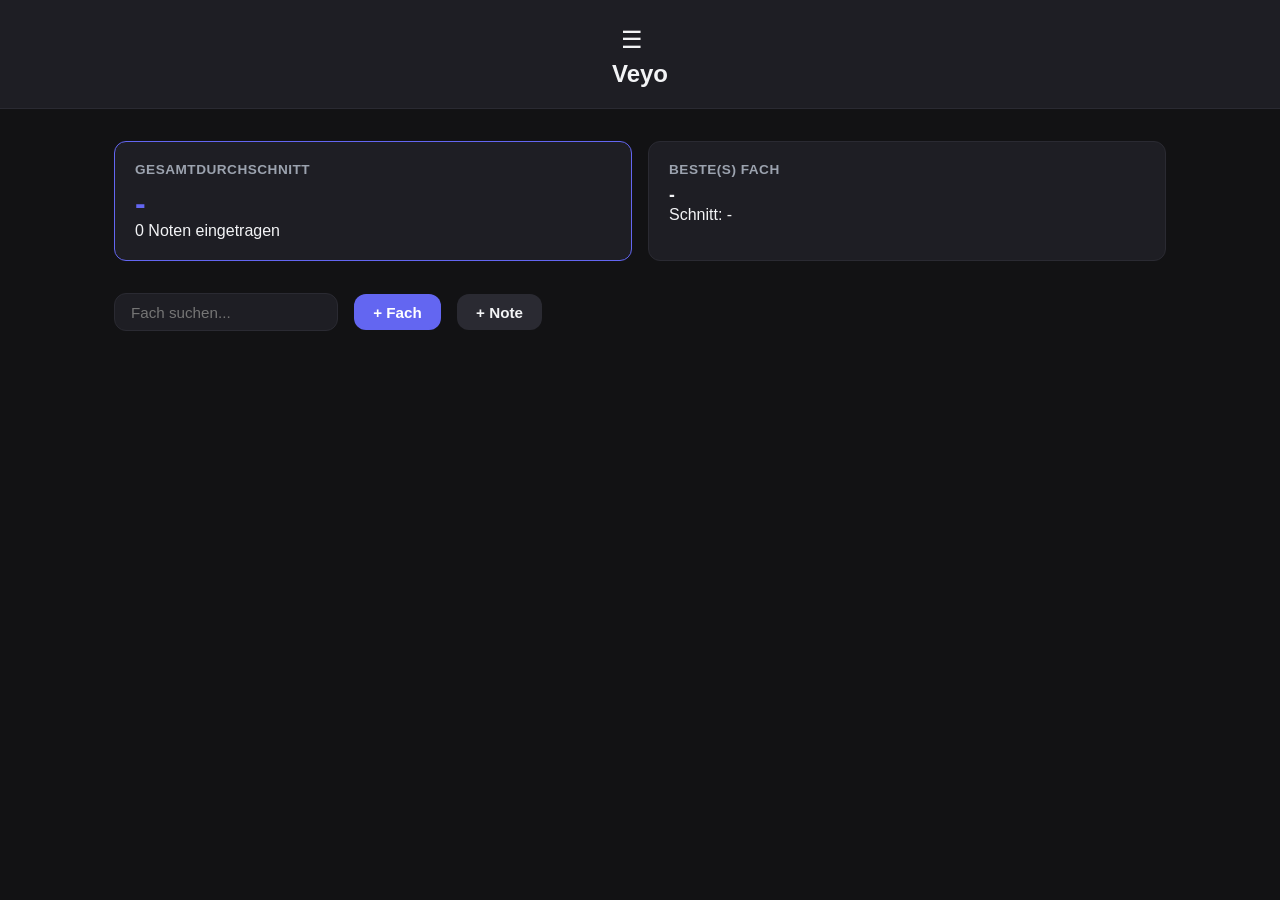
==== commit 3fa17888: "Update index.html" ====
--- a/docs/index.html
+++ b/docs/index.html
@@ -2,1297 +2,88 @@
 <html lang="de">
 <head>
     <meta charset="UTF-8">
-    <meta name="viewport" content="width=device-width, initial-scale=1.0">
-    <title>NotenManager – Schulnoten verwalten</title>
-    <style>
-        :root {
-            --bg-dark: #0a0f1f;
-            --bg-deep: #0d1117;
-            --card-bg: #1a1f2e;
-            --card-alt: #232b3d;
-            --card-border: #2d3748;
-            --primary: #6366f1;
-            --primary-hover: #4f46e5;
-            --primary-light: rgba(99, 102, 241, 0.1);
-            --secondary: #8b5cf6;
-            --danger: #ef4444;
-            --danger-hover: #dc2626;
-            --success: #10b981;
-            --warning: #f59e0b;
-            --text-main: #f3f4f6;
-            --text-soft: #d1d5db;
-            --text-muted: #9ca3af;
-            --radius: 14px;
-            --radius-lg: 20px;
-            --shadow: 0 20px 50px rgba(0, 0, 0, 0.4);
-            --shadow-sm: 0 4px 12px rgba(0, 0, 0, 0.2);
-            --transition: all 0.3s cubic-bezier(0.4, 0, 0.2, 1);
-        }
+    <!-- Viewport-Skalierung & Mobile App Tags für Veyo -->
+    <meta name="viewport" content="width=device-width, initial-scale=1.0, maximum-scale=1.0, user-scalable=no">
+    <meta name="theme-color" content="#0a0f1f">
+    <meta name="apple-mobile-web-app-capable" content="yes">
+    <meta name="apple-mobile-web-app-status-bar-style" content="black-translucent">
+    <meta name="apple-mobile-web-app-title" content="Veyo">
+    
+    <title>Veyo – NotenManager</title>
+    
+    <!-- PWA Web-Manifest & App-Icons -->
+    <link rel="manifest" href="manifest.webmanifest">
+    <link rel="apple-touch-icon" href="icon192.png">
 
-        * { 
-            box-sizing: border-box; 
-            margin: 0; 
-            padding: 0; 
-            font-family: -apple-system, BlinkMacSystemFont, 'Segoe UI', 'Roboto', 'Helvetica', 'Arial', sans-serif;
-        }
-
-        html { scroll-behavior: smooth; }
-        body { 
-            background: linear-gradient(180deg, var(--bg-dark) 0%, var(--bg-deep) 100%); 
-            color: var(--text-main); 
-            min-height: 100vh;
-            line-height: 1.6;
-        }
-
-        button, input, select, textarea { font: inherit; }
-
-        /* ========== HEADER ========== */
-        .header {
-            position: sticky;
-            top: 0;
-            z-index: 20;
-            display: flex;
-            align-items: center;
-            justify-content: space-between;
-            padding: 1.1rem 1.5rem;
-            background: linear-gradient(to bottom, rgba(13, 17, 23, 0.95), rgba(26, 31, 46, 0.85));
-            border-bottom: 1px solid var(--card-border);
-            backdrop-filter: blur(12px);
-            box-shadow: var(--shadow-sm);
-        }
-
-        .header-left {
-            display: flex;
-            align-items: center;
-            gap: 1.5rem;
-        }
-
-        .menu-btn {
-            font-size: 1.3rem;
-            width: 40px;
-            height: 40px;
-            border-radius: 50%;
-            display: flex;
-            align-items: center;
-            justify-content: center;
-            background: transparent;
-            border: none;
-            color: var(--text-main);
-            cursor: pointer;
-            transition: var(--transition);
-        }
-
-        .menu-btn:hover {
-            background-color: var(--card-alt);
-            transform: scale(1.05);
-        }
-
-        .header h1 {
-            font-size: 1.4rem;
-            font-weight: 700;
-            letter-spacing: -0.02em;
-            background: linear-gradient(135deg, var(--primary), var(--secondary));
-            -webkit-background-clip: text;
-            -webkit-text-fill-color: transparent;
-            background-clip: text;
-        }
-
-        .header-right {
-            display: flex;
-            align-items: center;
-            gap: 1rem;
-        }
-
-        .profile-btn {
-            width: 40px;
-            height: 40px;
-            border-radius: 50%;
-            background: linear-gradient(135deg, var(--primary), var(--secondary));
-            border: 2px solid var(--card-border);
-            display: flex;
-            align-items: center;
-            justify-content: center;
-            font-size: 1.3rem;
-            cursor: pointer;
-            transition: var(--transition);
-            box-shadow: 0 0 20px rgba(99, 102, 241, 0.3);
-        }
-
-        .profile-btn:hover {
-            transform: scale(1.1);
-            box-shadow: 0 0 30px rgba(99, 102, 241, 0.5);
-        }
-
-        .dropdown-menu {
-            position: absolute;
-            top: calc(100% + 10px);
-            left: 0;
-            background-color: var(--card-bg);
-            border: 1px solid var(--card-border);
-            border-radius: var(--radius-lg);
-            width: 200px;
-            box-shadow: var(--shadow);
-            opacity: 0;
-            visibility: hidden;
-            transform: translateY(-8px);
-            transition: var(--transition);
-            z-index: 50;
-            overflow: hidden;
-        }
-
-        .dropdown-menu.open {
-            opacity: 1;
-            visibility: visible;
-            transform: translateY(0);
-        }
-
-        .dropdown-item {
-            display: flex;
-            align-items: center;
-            gap: 12px;
-            width: 100%;
-            padding: 12px 16px;
-            background: transparent;
-            border: none;
-            color: var(--text-main);
-            font-size: 0.95rem;
-            cursor: pointer;
-            text-align: left;
-            transition: var(--transition);
-            border-left: 3px solid transparent;
-        }
-
-        .dropdown-item:hover {
-            background-color: var(--card-alt);
-            border-left-color: var(--primary);
-            color: var(--primary);
-        }
-
-        /* ========== CONTAINER ========== */
-        .container {
-            max-width: 1400px;
-            margin: 2rem auto;
-            padding: 0 1rem 4rem;
-        }
-
-        /* ========== DASHBOARD ========== */
-        .dashboard {
-            display: grid;
-            grid-template-columns: repeat(auto-fit, minmax(240px, 1fr));
-            gap: 1.25rem;
-            margin-bottom: 2.5rem;
-        }
-
-        .stat-card {
-            background: linear-gradient(135deg, var(--card-bg) 0%, var(--card-alt) 100%);
-            border: 1px solid var(--card-border);
-            border-radius: var(--radius-lg);
-            padding: 1.5rem;
-            box-shadow: var(--shadow-sm);
-            transition: var(--transition);
-        }
-
-        .stat-card:hover {
-            transform: translateY(-4px);
-            box-shadow: var(--shadow);
-            border-color: var(--primary);
-        }
-
-        .stat-card.primary {
-            border-color: rgba(99, 102, 241, 0.5);
-            background: linear-gradient(135deg, rgba(99, 102, 241, 0.1), rgba(139, 92, 246, 0.05));
-        }
-
-        .stat-card h2,
-        .stat-card h3 {
-            font-size: 0.75rem;
-            color: var(--text-muted);
-            text-transform: uppercase;
-            letter-spacing: 0.1em;
-            margin-bottom: 0.75rem;
-            font-weight: 600;
-        }
-
-        .stat-value {
-            font-size: clamp(1.8rem, 3vw, 2.6rem);
-            font-weight: 700;
-            background: linear-gradient(135deg, var(--primary), var(--secondary));
-            -webkit-background-clip: text;
-            -webkit-text-fill-color: transparent;
-            background-clip: text;
-            line-height: 1.2;
-        }
-
-        .stat-subvalue {
-            font-size: 1.1rem;
-            font-weight: 600;
-            color: var(--text-soft);
-        }
-
-        .small {
-            font-size: 0.8rem;
-            color: var(--text-muted);
-            margin-top: 0.5rem;
-        }
-
-        /* ========== CONTROLS ========== */
-        .controls {
-            display: flex;
-            flex-wrap: wrap;
-            gap: 1rem;
-            align-items: center;
-            margin-bottom: 2.5rem;
-        }
-
-        .filter-wrapper {
-            display: flex;
-            gap: 0.5rem;
-            flex: 1;
-            min-width: 280px;
-        }
-
-        input[type="text"],
-        input[type="number"],
-        input[type="date"],
-        select,
-        textarea {
-            background-color: rgba(26, 31, 46, 0.5);
-            border: 1px solid var(--card-border);
-            color: var(--text-main);
-            padding: 0.75rem 1rem;
-            border-radius: 12px;
-            outline: none;
-            font-size: 0.95rem;
-            transition: var(--transition);
-        }
-
-        input[type="text"]:focus,
-        input[type="number"]:focus,
-        input[type="date"]:focus,
-        select:focus,
-        textarea:focus {
-            border-color: var(--primary);
-            background-color: rgba(26, 31, 46, 0.8);
-            box-shadow: 0 0 0 3px rgba(99, 102, 241, 0.1);
-        }
-
-        textarea {
-            min-height: 100px;
-            resize: vertical;
-        }
-
-        .filter-wrapper input {
-            flex: 1;
-        }
-
-        /* ========== BUTTONS ========== */
-        .btn {
-            padding: 0.75rem 1.25rem;
-            border-radius: 12px;
-            border: none;
-            font-size: 0.95rem;
-            font-weight: 600;
-            cursor: pointer;
-            transition: var(--transition);
-            display: inline-flex;
-            align-items: center;
-            gap: 0.5rem;
-        }
-
-        .btn:active {
-            transform: scale(0.98);
-        }
-
-        .btn-primary {
-            background: linear-gradient(135deg, var(--primary), var(--secondary));
-            color: #fff;
-            box-shadow: 0 4px 15px rgba(99, 102, 241, 0.3);
-        }
-
-        .btn-primary:hover {
-            filter: brightness(1.1);
-            box-shadow: 0 6px 20px rgba(99, 102, 241, 0.4);
-        }
-
-        .btn-secondary {
-            background-color: var(--card-alt);
-            color: var(--text-main);
-            border: 1px solid var(--card-border);
-        }
-
-        .btn-secondary:hover {
-            background-color: #3f3f4e;
-            border-color: var(--primary);
-        }
-
-        .btn-danger {
-            background-color: var(--danger);
-            color: #fff;
-            box-shadow: 0 4px 15px rgba(239, 68, 68, 0.2);
-        }
-
-        .btn-danger:hover {
-            background-color: var(--danger-hover);
-            box-shadow: 0 6px 20px rgba(239, 68, 68, 0.3);
-        }
-
-        .btn-icon {
-            background: transparent;
-            border: none;
-            cursor: pointer;
-            color: var(--text-muted);
-            transition: var(--transition);
-            display: inline-flex;
-            align-items: center;
-            justify-content: center;
-            width: 36px;
-            height: 36px;
-            border-radius: 50%;
-        }
-
-        .btn-icon:hover {
-            background-color: var(--card-alt);
-            color: var(--text-main);
-        }
-
-        .fav-btn.active {
-            color: #fbbf24;
-            background-color: rgba(251, 191, 36, 0.1);
-        }
-
-        /* ========== SUBJECTS GRID ========== */
-        .subjects-grid {
-            display: grid;
-            grid-template-columns: repeat(auto-fill, minmax(320px, 1fr));
-            gap: 1.5rem;
-            margin-bottom: 2rem;
-        }
-
-        .subject-card {
-            background: linear-gradient(135deg, var(--card-bg) 0%, var(--card-alt) 100%);
-            border: 1px solid var(--card-border);
-            border-radius: var(--radius-lg);
-            padding: 1.5rem;
-            display: flex;
-            flex-direction: column;
-            gap: 1rem;
-            box-shadow: var(--shadow-sm);
-            transition: var(--transition);
-            position: relative;
-            overflow: hidden;
-        }
-
-        .subject-card::before {
-            content: '';
-            position: absolute;
-            top: 0;
-            left: 0;
-            right: 0;
-            height: 3px;
-            background: linear-gradient(90deg, var(--primary), var(--secondary));
-            opacity: 0;
-            transition: var(--transition);
-        }
-
-        .subject-card:hover {
-            transform: translateY(-6px);
-            box-shadow: var(--shadow);
-            border-color: var(--primary);
-        }
-
-        .subject-card:hover::before {
-            opacity: 1;
-        }
-
-        .subject-header {
-            display: flex;
-            justify-content: space-between;
-            align-items: start;
-            gap: 1rem;
-        }
-
-        .subject-title {
-            display: flex;
-            flex-direction: column;
-            gap: 0.5rem;
-            flex: 1;
-        }
-
-        .subject-header h3 {
-            font-size: 1.25rem;
-            font-weight: 700;
-            color: var(--text-main);
-        }
-
-        .subject-grade-big {
-            font-size: 1.8rem;
-            font-weight: 700;
-            background: linear-gradient(135deg, var(--primary), var(--secondary));
-            -webkit-background-clip: text;
-            -webkit-text-fill-color: transparent;
-            background-clip: text;
-        }
-
-        .subject-actions {
-            display: flex;
-            gap: 0.25rem;
-        }
-
-        .subject-avg {
-            padding: 0.75rem;
-            background: var(--primary-light);
-            border-radius: 12px;
-            border: 1px solid rgba(99, 102, 241, 0.2);
-        }
-
-        .subject-avg-label {
-            font-size: 0.75rem;
-            color: var(--text-muted);
-            text-transform: uppercase;
-            letter-spacing: 0.05em;
-            margin-bottom: 0.25rem;
-        }
-
-        .subject-avg-value {
-            font-size: 1.3rem;
-            font-weight: 700;
-            color: var(--primary);
-        }
-
-        .grades-section {
-            flex: 1;
-            min-height: 100px;
-        }
-
-        .grades-header {
-            display: flex;
-            justify-content: space-between;
-            align-items: center;
-            margin-bottom: 0.75rem;
-        }
-
-        .grades-header h4 {
-            font-size: 0.85rem;
-            text-transform: uppercase;
-            color: var(--text-muted);
-            letter-spacing: 0.05em;
-        }
-
-        .grades-count {
-            font-size: 0.8rem;
-            color: var(--primary);
-            background: var(--primary-light);
-            padding: 0.2rem 0.6rem;
-            border-radius: 999px;
-            font-weight: 600;
-        }
-
-        .grades-grid {
-            display: flex;
-            flex-direction: column;
-            gap: 0.4rem;
-            max-height: 200px;
-            overflow-y: auto;
-            padding-right: 0.5rem;
-        }
-
-        .grade-badge {
-            display: flex;
-            align-items: center;
-            justify-content: space-between;
-            background: rgba(99, 102, 241, 0.1);
-            border-left: 3px solid var(--primary);
-            border-radius: 8px;
-            padding: 0.5rem 0.75rem;
-            font-size: 0.9rem;
-            transition: var(--transition);
-        }
-
-        .grade-badge:hover {
-            background: rgba(99, 102, 241, 0.2);
-            transform: translateX(4px);
-        }
-
-        .grade-value-label {
-            display: flex;
-            align-items: center;
-            gap: 0.5rem;
-        }
-
-        .grade-value-big {
-            font-weight: 700;
-            color: var(--primary);
-            min-width: 30px;
-            text-align: center;
-        }
-
-        .grade-meta-list {
-            font-size: 0.8rem;
-            color: var(--text-muted);
-        }
-
-        .grades-empty {
-            color: var(--text-muted);
-            font-size: 0.9rem;
-            padding: 1rem;
-            text-align: center;
-        }
-
-        .grades-more {
-            font-size: 0.75rem;
-            color: var(--text-muted);
-            text-align: center;
-            padding-top: 0.5rem;
-            border-top: 1px solid var(--card-border);
-        }
-
-        .subject-actions-bottom {
-            display: flex;
-            gap: 0.5rem;
-        }
-
-        .subject-actions-bottom .btn {
-            flex: 1;
-            justify-content: center;
-        }
-
-        /* ========== VIEWS ========== */
-        .view-hidden {
-            display: none !important;
-        }
-
-        .view-title {
-            font-size: clamp(2rem, 4vw, 2.5rem);
-            font-weight: 700;
-            margin-bottom: 2rem;
-            background: linear-gradient(135deg, var(--primary), var(--secondary));
-            -webkit-background-clip: text;
-            -webkit-text-fill-color: transparent;
-            background-clip: text;
-        }
-
-        .back-btn {
-            margin-bottom: 2rem;
-        }
-
-        /* ========== SETTINGS ========== */
-        .settings-grid {
-            display: grid;
-            gap: 1.5rem;
-        }
-
-        .settings-card {
-            background: linear-gradient(135deg, var(--card-bg) 0%, var(--card-alt) 100%);
-            border: 1px solid var(--card-border);
-            border-radius: var(--radius-lg);
-            padding: 1.75rem;
-            box-shadow: var(--shadow-sm);
-        }
-
-        .settings-card h3 {
-            font-size: 1.1rem;
-            margin-bottom: 1.25rem;
-            color: var(--primary);
-            font-weight: 700;
-        }
-
-        .setting-item {
-            display: flex;
-            align-items: center;
-            justify-content: space-between;
-            gap: 1rem;
-            flex-wrap: wrap;
-            padding: 0.75rem 0;
-        }
-
-        .radio-group {
-            display: flex;
-            flex-wrap: wrap;
-            gap: 0.75rem;
-            margin-top: 0.75rem;
-        }
-
-        .radio-item {
-            display: flex;
-            align-items: center;
-            gap: 0.5rem;
-            padding: 0.65rem 1rem;
-            border-radius: 12px;
-            border: 1px solid var(--card-border);
-            background: rgba(99, 102, 241, 0.05);
-            cursor: pointer;
-            transition: var(--transition);
-        }
-
-        .radio-item:has(input:checked) {
-            border-color: var(--primary);
-            background: rgba(99, 102, 241, 0.15);
-        }
-
-        /* ========== TOGGLE ========== */
-        .toggle-switch {
-            position: relative;
-            display: inline-block;
-            width: 56px;
-            height: 32px;
-        }
-
-        .toggle-switch input {
-            opacity: 0;
-            width: 0;
-            height: 0;
-        }
-
-        .slider {
-            position: absolute;
-            cursor: pointer;
-            inset: 0;
-            background-color: var(--card-border);
-            border-radius: 999px;
-            transition: 0.3s;
-        }
-
-        .slider:before {
-            content: '';
-            position: absolute;
-            width: 26px;
-            height: 26px;
-            left: 3px;
-            bottom: 3px;
-            background-color: #fff;
-            border-radius: 50%;
-            transition: 0.3s;
-        }
-
-        input:checked + .slider {
-            background: linear-gradient(135deg, var(--primary), var(--secondary));
-        }
-
-        input:checked + .slider:before {
-            transform: translateX(24px);
-        }
-
-        /* ========== STATS ========== */
-        .stats-grid {
-            display: grid;
-            grid-template-columns: repeat(auto-fit, minmax(240px, 1fr));
-            gap: 1.25rem;
-            margin-bottom: 2rem;
-        }
-
-        .stats-card {
-            background: linear-gradient(135deg, var(--card-bg) 0%, var(--card-alt) 100%);
-            border: 1px solid var(--card-border);
-            border-radius: var(--radius-lg);
-            padding: 1.5rem;
-            box-shadow: var(--shadow-sm);
-        }
-
-        .stats-card h3 {
-            font-size: 0.75rem;
-            color: var(--text-muted);
-            text-transform: uppercase;
-            letter-spacing: 0.1em;
-            margin-bottom: 0.75rem;
-        }
-
-        .stats-big {
-            font-size: 2rem;
-            font-weight: 700;
-            background: linear-gradient(135deg, var(--primary), var(--secondary));
-            -webkit-background-clip: text;
-            -webkit-text-fill-color: transparent;
-            background-clip: text;
-        }
-
-        .stats-layout {
-            display: grid;
-            grid-template-columns: minmax(0, 1fr) minmax(0, 1fr);
-            gap: 1.5rem;
-            align-items: start;
-            position: relative;
-            z-index: 1;
-        }
-
-        .stats-column-left,
-        .stats-column-right {
-            display: flex;
-            flex-direction: column;
-            gap: 1.5rem;
-            min-width: 0;
-            position: relative;
-            z-index: 2;
-        }
-
-        .panel {
-            background: linear-gradient(135deg, var(--card-bg) 0%, var(--card-alt) 100%);
-            border: 1px solid var(--card-border);
-            border-radius: var(--radius-lg);
-            padding: 1.5rem;
-            box-shadow: var(--shadow-sm);
-            display: flex;
-            flex-direction: column;
-            min-height: 400px;
-            position: relative;
-            z-index: 2;
-        }
-
-        .panel h3 {
-            font-size: 1rem;
-            margin-bottom: 1.25rem;
-            color: var(--text-main);
-            font-weight: 700;
-        }
-
-        /* ========== CHARTS ========== */
-        .chart-container {
-            background: rgba(26, 31, 46, 0.5);
-            border: 1px solid var(--card-border);
-            border-radius: 12px;
-            padding: 1.5rem;
-            margin-bottom: 1.5rem;
-        }
-
-        .chart-title {
-            font-size: 0.95rem;
-            font-weight: 700;
-            margin-bottom: 1rem;
-            color: var(--text-main);
-        }
-
-        .chart-canvas {
-            width: 100%;
-            height: 260px;
-            min-height: 260px;
-            position: relative;
-            margin-top: 1rem;
-            overflow: hidden;
-        }
-
-        #year-graph-panel {
-            margin-bottom: 2rem;
-            min-height: 340px;
-            overflow: hidden;
-            position: relative;
-            z-index: 0;
-            clear: both;
-        }
-
-        /* ========== CALENDAR ========== */
-        .calendar-header {
-            display: flex;
-            align-items: center;
-            justify-content: space-between;
-            gap: 0.75rem;
-            margin-bottom: 1rem;
-            position: relative;
-            z-index: 3;
-        }
-
-        .calendar-header .btn {
-            position: relative;
-            z-index: 4;
-        }
-
-        .calendar-grid {
-            display: grid;
-            grid-template-columns: repeat(7, minmax(0, 1fr));
-            gap: 0.4rem;
-        }
-
-        .calendar-weekday,
-        .calendar-day {
-            border: 1px solid var(--card-border);
-            border-radius: 10px;
-            padding: 0.5rem 0.25rem;
-            min-height: 60px;
-            display: flex;
-            flex-direction: column;
-            align-items: center;
-            justify-content: center;
-            text-align: center;
-            transition: var(--transition);
-        }
-
-        .calendar-weekday {
-            min-height: auto;
-            background: rgba(99, 102, 241, 0.05);
-            color: var(--text-muted);
-            font-size: 0.75rem;
-            letter-spacing: 0.05em;
-            text-transform: uppercase;
-            font-weight: 600;
-        }
-
-        .calendar-day {
-            background: rgba(255, 255, 255, 0.02);
-            color: var(--text-main);
-            cursor: pointer;
-        }
-
-        .calendar-day:hover {
-            border-color: var(--primary);
-            background: rgba(99, 102, 241, 0.05);
-        }
-
-        .calendar-day.empty {
-            opacity: 0.3;
-            cursor: default;
-        }
-
-        .calendar-day.today {
-            border-color: var(--success);
-            background: rgba(16, 185, 129, 0.1);
-        }
-
-        .calendar-day.selected {
-            border-color: var(--primary);
-            background: rgba(99, 102, 241, 0.15);
-        }
-
-        .calendar-day .dot {
-            width: 6px;
-            height: 6px;
-            border-radius: 50%;
-            background: var(--primary);
-            margin-top: 0.25rem;
-        }
-
-        /* ========== LISTS ========== */
-        .next-events-list,
-        .subject-overview-list,
-        .calendar-list {
-            list-style: none;
-            display: grid;
-            gap: 0.75rem;
-            flex: 1;
-            overflow-y: auto;
-            max-height: 260px;
-            padding-right: 0.25rem;
-            position: relative;
-            z-index: 3;
-        }
-
-        .next-events-list li,
-        .subject-overview-item,
-        .calendar-list li {
-            background: rgba(255, 255, 255, 0.02);
-            border: 1px solid var(--card-border);
-            border-radius: 12px;
-            padding: 1rem;
-            transition: var(--transition);
-        }
-
-        .next-events-list li:hover,
-        .subject-overview-item:hover {
-            background: rgba(255, 255, 255, 0.04);
-            border-color: var(--primary);
-        }
-
-        .subject-meta {
-            display: flex;
-            justify-content: space-between;
-            gap: 0.5rem;
-            margin-bottom: 0.5rem;
-            font-size: 0.9rem;
-        }
-
-        .subject-meta strong {
-            color: var(--text-main);
-        }
-
-        .type-tag {
-            display: inline-block;
-            padding: 0.25rem 0.75rem;
-            border-radius: 999px;
-            background: rgba(99, 102, 241, 0.15);
-            color: var(--primary);
-            font-size: 0.75rem;
-            font-weight: 700;
-            margin-bottom: 0.5rem;
-        }
-
-        /* ========== MODALS ========== */
-        .modal {
-            position: fixed;
-            inset: 0;
-            background: rgba(0, 0, 0, 0.8);
-            display: flex;
-            align-items: center;
-            justify-content: center;
-            opacity: 0;
-            visibility: hidden;
-            transition: var(--transition);
-            z-index: 200;
-            backdrop-filter: blur(4px);
-        }
-
-        .modal.open {
-            opacity: 1;
-            visibility: visible;
-        }
-
-        .modal-content {
-            background: linear-gradient(135deg, var(--card-bg) 0%, var(--card-alt) 100%);
-            border: 1px solid var(--card-border);
-            border-radius: var(--radius-lg);
-            padding: 2rem;
-            width: min(90vw, 480px);
-            box-shadow: var(--shadow);
-            animation: slideUp 0.3s ease-out;
-        }
-
-        @keyframes slideUp {
-            from {
-                opacity: 0;
-                transform: translateY(20px);
-            }
-            to {
-                opacity: 1;
-                transform: translateY(0);
-            }
-        }
-
-        .modal-content h2 {
-            margin-bottom: 1.5rem;
-            font-size: 1.5rem;
-        }
-
-        .form-group {
-            display: flex;
-            flex-direction: column;
-            gap: 0.5rem;
-            margin-bottom: 1.25rem;
-        }
-
-        .form-group label {
-            font-size: 0.9rem;
-            color: var(--text-soft);
-            font-weight: 600;
-        }
-
-        .modal-actions {
-            display: flex;
-            justify-content: flex-end;
-            gap: 0.75rem;
-            margin-top: 1.75rem;
-        }
-
-        .status-success {
-            color: var(--success);
-        }
-
-        .status-warning {
-            color: var(--warning);
-        }
-
-        .empty-state {
-            color: var(--text-muted);
-            font-size: 0.95rem;
-            padding: 1.5rem;
-            text-align: center;
-        }
-
-        .timeline-item {
-            padding: 1rem;
-            border: 1px solid var(--card-border);
-            border-radius: 12px;
-            margin-bottom: 0.75rem;
-            background: rgba(255, 255, 255, 0.02);
-        }
-
-        .timeline-item strong {
-            display: block;
-            margin-bottom: 0.5rem;
-        }
-
-        /* ========== RESPONSIVE ========== */
-        @media (max-width: 1024px) {
-            .stats-layout {
-                grid-template-columns: 1fr;
-            }
-
-            .stats-column-left,
-            .stats-column-right {
-                gap: 1.5rem;
-            }
-
-            .subjects-grid {
-                grid-template-columns: repeat(auto-fill, minmax(280px, 1fr));
-            }
-        }
-
-        @media (max-width: 768px) {
-            .header {
-                padding: 1rem;
-            }
-
-            .header h1 {
-                font-size: 1.2rem;
-            }
-
-            .container {
-                padding: 0 0.75rem 3rem;
-                margin: 1rem auto;
-            }
-
-            .dashboard,
-            .stats-grid,
-            .settings-grid,
-            .stats-layout {
-                grid-template-columns: 1fr;
-            }
-
-            .controls {
-                flex-direction: column;
-                align-items: stretch;
-            }
-
-            .filter-wrapper {
-                width: 100%;
-                min-width: 0;
-                flex-direction: column;
-            }
-
-            .filter-wrapper input {
-                width: 100%;
-            }
-
-            .subjects-grid {
-                grid-template-columns: 1fr;
-            }
-
-            .grades-grid {
-                max-height: 250px;
-            }
-
-            .calendar-grid {
-                gap: 0.3rem;
-            }
-
-            .calendar-day,
-            .calendar-weekday {
-                min-height: 50px;
-                padding: 0.4rem 0.2rem;
-                font-size: 0.75rem;
-            }
-
-            .modal-content {
-                width: min(95vw, 100%);
-                padding: 1.5rem;
-            }
-
-            .modal-content h2 {
-                font-size: 1.2rem;
-            }
-
-            .dropdown-menu {
-                right: 0;
-                left: auto;
-            }
-
-            .header-left {
-                gap: 1rem;
-            }
-
-            .panel {
-                min-height: 350px;
-            }
-        }
-
-        @media (max-width: 480px) {
-            .header {
-                padding: 0.85rem 0.75rem;
-            }
-
-            .header h1 {
-                font-size: 1.0rem;
-            }
-
-            .btn {
-                padding: 0.65rem 1rem;
-                font-size: 0.9rem;
-            }
-
-            .stat-card {
-                padding: 1.25rem;
-            }
-
-            .subject-card {
-                padding: 1.25rem;
-            }
-
-            .view-title {
-                font-size: 1.5rem;
-                margin-bottom: 1.5rem;
-            }
-
-            .grades-grid {
-                grid-template-columns: repeat(3, 1fr);
-            }
-
-            .dashboard {
-                gap: 1rem;
-            }
-
-            .modal-actions {
-                flex-direction: column;
-            }
-
-            .modal-actions .btn {
-                width: 100%;
-            }
-        }
-    </style>
+    <!-- Verknüpfung mit deiner externen CSS-Datei -->
+    <link rel="stylesheet" href="style.css">
 </head>
 <body>
-    <!-- HEADER -->
+
+    <!-- KOPFZEILE / NAVBAR -->
     <header class="header">
         <div class="header-left">
             <div style="position: relative;">
-                <button class="menu-btn" id="menuToggle">☰</button>
-                <div class="dropdown-menu" id="dropdownMenu">
+                <button class="menu-btn" id="menuToggle" aria-label="Menü öffnen">☰</button>
+                <nav class="dropdown-menu" id="dropdownMenu">
                     <button class="dropdown-item" onclick="switchView('dashboard')">📊 Übersicht</button>
-                    <button class="dropdown-item" onclick="switchView('stats')">📈 Statistiken</button>
                     <button class="dropdown-item" onclick="switchView('calendar')">📅 Kalender</button>
-                    <button class="dropdown-item" onclick="switchView('settings')">⚙️ Einstellungen</button>
-                </div>
+                </nav>
             </div>
-            <h1>NotenManager</h1>
-        </div>
-        <div class="header-right">
-            <div class="profile-btn" title="Profil">👤</div>
+            <h1>Veyo</h1>
         </div>
     </header>
 
+    <!-- HAUPTCONTAINER -->
     <div class="container">
-        <!-- VIEW: DASHBOARD -->
+        
+        <!-- DASHBOARD-ANSICHT -->
         <main id="view-dashboard">
-            <div class="dashboard">
+            <section class="dashboard">
                 <div class="stat-card primary">
                     <h2>Gesamtdurchschnitt</h2>
                     <div class="stat-value" id="overall-avg">-</div>
                     <div class="small" id="overall-count">0 Noten eingetragen</div>
                 </div>
                 <div class="stat-card">
-                    <h2>Fächer</h2>
-                    <div class="stat-value" id="subject-count">0</div>
-                    <div class="small">Aktive Fächer</div>
-                </div>
-                <div class="stat-card">
                     <h2>Beste(s) Fach</h2>
                     <div class="stat-subvalue" id="best-subject">-</div>
                     <div class="small" id="best-subject-avg">Schnitt: -</div>
                 </div>
-                <div class="stat-card">
-                    <h2>Anstehend</h2>
-                    <div class="stat-subvalue" id="next-event-title">Keine Arbeiten</div>
-                    <div class="small" id="next-event-date">In den nächsten Tagen</div>
-                </div>
-            </div>
+            </section>
 
-            <div class="controls">
-                <div class="filter-wrapper">
-                    <input type="text" id="search-input" placeholder="Fach suchen..." oninput="renderDashboard()">
-                </div>
-                <button class="btn btn-primary" onclick="openModal('addSubjectModal')">+ Fach hinzufügen</button>
-                <button class="btn btn-secondary" onclick="openModal('addGradeModal')">+ Note eintragen</button>
-            </div>
+            <section class="controls">
+                <input type="text" id="search-input" placeholder="Fach suchen..." oninput="renderDashboard()">
+                <button class="btn btn-primary" onclick="openModal('addSubjectModal')">+ Fach</button>
+                <button class="btn btn-secondary" onclick="openModal('addGradeModal')">+ Note</button>
+            </section>
 
-            <div class="subjects-grid" id="subjects-grid"></div>
+            <section class="subjects-grid" id="subjects-grid">
+                <!-- Dynamisch erzeugte Fächer-Karten erscheinen hier -->
+            </section>
         </main>
 
-        <!-- VIEW: STATS -->
-        <section id="view-stats" class="view-hidden">
-            <button class="btn btn-secondary back-btn" onclick="switchView('dashboard')">← Zurück</button>
-            <h2 class="view-title">Statistiken & Analysen</h2>
-
-            <div class="stats-grid">
-                <div class="stats-card">
-                    <h3>Beste Note</h3>
-                    <div class="stats-big" id="stats-best">-</div>
-                </div>
-                <div class="stats-card">
-                    <h3>Schlechteste Note</h3>
-                    <div class="stats-big" id="stats-worst">-</div>
-                </div>
-                <div class="stats-card">
-                    <h3>Gesamte Notenanzahl</h3>
-                    <div class="stats-big" id="stats-total-grades">0</div>
-                </div>
-            </div>
-
-            <div class="panel" id="year-graph-panel">
-                <h3>Notenverteilung</h3>
-                <div class="chart-canvas">
-                    <canvas id="gradeDistributionChart"></canvas>
-                </div>
+        <!-- KALENDER-ANSICHT -->
+        <section id="view-calendar" class="view-hidden">
+            <button class="btn btn-secondary" style="margin-bottom: 1.5rem;" onclick="switchView('dashboard')">← Zurück</button>
+            <h2 style="margin-bottom: 1rem;">Termine & Arbeiten</h2>
+            <button class="btn btn-primary" style="margin-bottom: 1rem;" onclick="openModal('addEventModal')">+ Termin hinzufügen</button>
+            <div id="events-list">
+                <!-- Dynamisch erzeugte Termine erscheinen hier -->
             </div>
         </section>
 
-        <!-- VIEW: CALENDAR -->
-        <section id="view-calendar" class="view-hidden">
-            <button class="btn btn-secondary back-btn" onclick="switchView('dashboard')">← Zurück</button>
-            <h2 class="view-title">Prüfungskalender</h2>
-
-            <div class="controls">
-                <button class="btn btn-primary" onclick="openModal('addEventModal')">+ Termine/Arbeit eintragen</button>
-            </div>
-
-            <div class="stats-layout">
-                <div class="panel">
-                    <div class="calendar-header">
-                        <button class="btn btn-secondary" onclick="changeMonth(-1)">◄</button>
-                        <h3 id="calendar-month-year">Monat Jahr</h3>
-                        <button class="btn btn-secondary" onclick="changeMonth(1)">►</button>
-                    </div>
-                    <div class="calendar-grid" id="calendar-grid"></div>
-                </div>
-                <div class="panel">
-                    <h3>Anstehende Prüfungen</h3>
-                    <ul class="next-events-list" id="events-list"></ul>
-                </div>
-            </div>
-        </section>
-
-        <!-- VIEW: SETTINGS -->
-        <section id="view-settings" class="view-hidden">
-            <button class="btn btn-secondary back-btn" onclick="switchView('dashboard')">← Zurück</button>
-            <h2 class="view-title">Einstellungen</h2>
-
-            <div class="settings-grid">
-                <div class="settings-card">
-                    <h3>Notensystem</h3>
-                    <div class="setting-item">
-                        <span>Gewähltes Notensystem:</span>
-                        <div class="radio-group">
-                            <label class="radio-item">
-                                <input type="radio" name="system" value="1-6" checked onchange="saveSettings()"> 1 bis 6 (Deutschland)
-                            </label>
-                            <label class="radio-item">
-                                <input type="radio" name="system" value="0-15" onchange="saveSettings()"> 0 bis 15 Punkte (Oberstufe)
-                            </label>
-                        </div>
-                    </div>
-                </div>
-                <div class="settings-card">
-                    <h3>Datenverwaltung</h3>
-                    <div class="setting-item">
-                        <span>Alle Daten zurücksetzen:</span>
-                        <button class="btn btn-danger" onclick="clearAllData()">Zurücksetzen</button>
-                    </div>
-                </div>
-            </div>
-        </section>
     </div>
 
-    <!-- MODAL: FACH HINZUFÜGEN -->
+    <!-- MODALS / DIALOG-FENSTER -->
+
+    <!-- Modal: Fach hinzufügen -->
     <div class="modal" id="addSubjectModal">
         <div class="modal-content">
-            <h2>Neues Fach hinzufügen</h2>
+            <h2>Fach hinzufügen</h2>
             <div class="form-group">
                 <label for="subject-name">Name des Fachs</label>
-                <input type="text" id="subject-name" placeholder="z.B. Mathematik, Englisch">
+                <input type="text" id="subject-name" placeholder="z. B. Mathematik">
             </div>
             <div class="modal-actions">
                 <button class="btn btn-secondary" onclick="closeModal('addSubjectModal')">Abbrechen</button>
@@ -1301,25 +92,21 @@
         </div>
     </div>
 
-    <!-- MODAL: NOTE HINZUFÜGEN -->
+    <!-- Modal: Note eintragen -->
     <div class="modal" id="addGradeModal">
         <div class="modal-content">
-            <h2>Neue Note eintragen</h2>
+            <h2>Note eintragen</h2>
             <div class="form-group">
                 <label for="grade-subject-select">Fach auswählen</label>
                 <select id="grade-subject-select"></select>
             </div>
             <div class="form-group">
                 <label for="grade-value">Note / Punkte</label>
-                <input type="number" id="grade-value" step="0.1" placeholder="z.B. 2.0 oder 11">
+                <input type="number" id="grade-value" step="0.1" placeholder="z. B. 2.0">
             </div>
             <div class="form-group">
-                <label for="grade-weight">Gewichtung (z.B. 1 für mündlich, 2 für Schulaufgabe)</label>
+                <label for="grade-weight">Gewichtung</label>
                 <input type="number" id="grade-weight" value="1" step="0.5">
-            </div>
-            <div class="form-group">
-                <label for="grade-description">Beschreibung (optional)</label>
-                <input type="text" id="grade-description" placeholder="z.B. Ex, Kurzarbeit, Klausur">
             </div>
             <div class="modal-actions">
                 <button class="btn btn-secondary" onclick="closeModal('addGradeModal')">Abbrechen</button>
@@ -1328,13 +115,13 @@
         </div>
     </div>
 
-    <!-- MODAL: TERMIN HINZUFÜGEN -->
+    <!-- Modal: Termin eintragen -->
     <div class="modal" id="addEventModal">
         <div class="modal-content">
-            <h2>Neuen Termin eintragen</h2>
+            <h2>Termin eintragen</h2>
             <div class="form-group">
-                <label for="event-title">Titel / Arbeit</label>
-                <input type="text" id="event-title" placeholder="z.B. Mathe Schulaufgabe">
+                <label for="event-title">Bezeichnung</label>
+                <input type="text" id="event-title" placeholder="z. B. Mathe Schulaufgabe">
             </div>
             <div class="form-group">
                 <label for="event-date">Datum</label>
@@ -1347,373 +134,7 @@
         </div>
     </div>
 
-    <script>
-        // State State-Management via LocalStorage
-        let appData = JSON.parse(localStorage.getItem('notenmanager_data')) || {
-            subjects: [
-                { id: 1, name: 'Mathematik', grades: [{ value: 2, weight: 1, desc: 'Ex' }, { value: 3, weight: 2, desc: 'Schulaufgabe' }] },
-                { id: 2, name: 'Deutsch', grades: [{ value: 2, weight: 1, desc: 'Aufsatz' }] }
-            ],
-            events: [],
-            settings: { system: '1-6' }
-        };
-
-        let currentCalendarDate = new Date();
-
-        // App Initialization
-        document.addEventListener('DOMContentLoaded', () => {
-            setupMenu();
-            renderDashboard();
-            renderStats();
-            renderCalendar();
-            loadSettings();
-        });
-
-        function saveData() {
-            localStorage.setItem('notenmanager_data', JSON.stringify(appData));
-            renderDashboard();
-            renderStats();
-            renderCalendar();
-        }
-
-        /* Menu Handling */
-        function setupMenu() {
-            const btn = document.getElementById('menuToggle');
-            const menu = document.getElementById('dropdownMenu');
-
-            btn.addEventListener('click', (e) => {
-                e.stopPropagation();
-                menu.classList.toggle('open');
-            });
-
-            document.addEventListener('click', () => {
-                menu.classList.remove('open');
-            });
-        }
-
-        /* Navigation Views */
-        function switchView(viewName) {
-            document.querySelectorAll('main, section').forEach(el => el.classList.add('view-hidden'));
-            document.getElementById(`view-${viewName}`).classList.remove('view-hidden');
-            document.getElementById('dropdownMenu').classList.remove('open');
-            if(viewName === 'stats') renderStats();
-            if(viewName === 'calendar') renderCalendar();
-        }
-
-        /* Dashboard Logik */
-        function renderDashboard() {
-            const grid = document.getElementById('subjects-grid');
-            const search = document.getElementById('search-input').value.toLowerCase();
-            grid.innerHTML = '';
-
-            let totalWeightedSum = 0;
-            let totalWeight = 0;
-            let totalGradeCount = 0;
-            let bestAvg = Infinity;
-            let bestSubjName = '-';
-
-            const filteredSubjects = appData.subjects.filter(s => s.name.toLowerCase().includes(search));
-
-            filteredSubjects.forEach(subject => {
-                let sSum = 0;
-                let sWeight = 0;
-
-                subject.grades.forEach(g => {
-                    sSum += parseFloat(g.value) * parseFloat(g.weight);
-                    sWeight += parseFloat(g.weight);
-                    totalWeightedSum += parseFloat(g.value) * parseFloat(g.weight);
-                    totalWeight += parseFloat(g.weight);
-                    totalGradeCount++;
-                });
-
-                const avg = sWeight > 0 ? (sSum / sWeight).toFixed(2) : '-';
-
-                if (sWeight > 0 && parseFloat(avg) < bestAvg) {
-                    bestAvg = parseFloat(avg);
-                    bestSubjName = subject.name;
-                }
-
-                const card = document.createElement('div');
-                card.className = 'subject-card';
-                card.innerHTML = `
-                    <div class="subject-header">
-                        <div class="subject-title">
-                            <h3>${subject.name}</h3>
-                        </div>
-                        <button class="btn-icon" onclick="deleteSubject(${subject.id})">🗑️</button>
-                    </div>
-                    <div class="subject-avg">
-                        <div class="subject-avg-label">Durchschnitt</div>
-                        <div class="subject-avg-value">${avg}</div>
-                    </div>
-                    <div class="grades-section">
-                        <div class="grades-header">
-                            <h4>Noten</h4>
-                            <span class="grades-count">${subject.grades.length}</span>
-                        </div>
-                        <div class="grades-grid">
-                            ${subject.grades.length === 0 ? '<div class="grades-empty">Keine Noten</div>' : 
-                                subject.grades.map((g, idx) => `
-                                    <div class="grade-badge">
-                                        <div class="grade-value-label">
-                                            <span class="grade-value-big">${g.value}</span>
-                                            <span class="grade-meta-list">${g.desc || 'Note'} (${g.weight}x)</span>
-                                        </div>
-                                        <button class="btn-icon" style="width:24px;height:24px;" onclick="deleteGrade(${subject.id}, ${idx})">✕</button>
-                                    </div>
-                                `).join('')
-                            }
-                        </div>
-                    </div>
-                    <div class="subject-actions-bottom">
-                        <button class="btn btn-secondary" onclick="openAddGradeModalFor(${subject.id})">+ Note</button>
-                    </div>
-                `;
-                grid.appendChild(card);
-            });
-
-            // Overall statistics updating
-            const overallAvg = totalWeight > 0 ? (totalWeightedSum / totalWeight).toFixed(2) : '-';
-            document.getElementById('overall-avg').innerText = overallAvg;
-            document.getElementById('overall-count').innerText = `${totalGradeCount} Noten eingetragen`;
-            document.getElementById('subject-count').innerText = appData.subjects.length;
-            document.getElementById('best-subject').innerText = bestSubjName;
-            document.getElementById('best-subject-avg').innerText = bestAvg !== Infinity ? `Schnitt: ${bestAvg}` : 'Schnitt: -';
-
-            // Next Event
-            if (appData.events.length > 0) {
-                const sorted = [...appData.events].sort((a,b) => new Date(a.date) - new Date(b.date));
-                document.getElementById('next-event-title').innerText = sorted[0].title;
-                document.getElementById('next-event-date').innerText = sorted[0].date;
-            } else {
-                document.getElementById('next-event-title').innerText = 'Keine Arbeiten';
-                document.getElementById('next-event-date').innerText = 'In den nächsten Tagen';
-            }
-        }
-
-        /* Subjects & Grades Actions */
-        function addSubject() {
-            const nameInput = document.getElementById('subject-name');
-            if (!nameInput.value.trim()) return;
-
-            const newSubject = {
-                id: Date.now(),
-                name: nameInput.value.trim(),
-                grades: []
-            };
-
-            appData.subjects.push(newSubject);
-            nameInput.value = '';
-            closeModal('addSubjectModal');
-            saveData();
-        }
-
-        function deleteSubject(id) {
-            if (confirm('Möchtest du dieses Fach wirklich löschen?')) {
-                appData.subjects = appData.subjects.filter(s => s.id !== id);
-                saveData();
-            }
-        }
-
-        function openAddGradeModalFor(subjectId) {
-            openModal('addGradeModal');
-            const select = document.getElementById('grade-subject-select');
-            select.value = subjectId;
-        }
-
-        function addGrade() {
-            const subjectId = parseInt(document.getElementById('grade-subject-select').value);
-            const val = parseFloat(document.getElementById('grade-value').value);
-            const weight = parseFloat(document.getElementById('grade-weight').value) || 1;
-            const desc = document.getElementById('grade-description').value.trim();
-
-            if (isNaN(val)) return;
-
-            const subject = appData.subjects.find(s => s.id === subjectId);
-            if (subject) {
-                subject.grades.push({ value: val, weight: weight, desc: desc });
-                document.getElementById('grade-value').value = '';
-                document.getElementById('grade-description').value = '';
-                closeModal('addGradeModal');
-                saveData();
-            }
-        }
-
-        function deleteGrade(subjectId, gradeIndex) {
-            const subject = appData.subjects.find(s => s.id === subjectId);
-            if (subject) {
-                subject.grades.splice(gradeIndex, 1);
-                saveData();
-            }
-        }
-
-        /* Modals Handlers */
-        function openModal(modalId) {
-            if (modalId === 'addGradeModal') {
-                const select = document.getElementById('grade-subject-select');
-                select.innerHTML = appData.subjects.map(s => `<option value="${s.id}">${s.name}</option>`).join('');
-            }
-            document.getElementById(modalId).classList.add('open');
-        }
-
-        function closeModal(modalId) {
-            document.getElementById(modalId).classList.remove('open');
-        }
-
-        /* Statistics */
-        function renderStats() {
-            let allGrades = [];
-            appData.subjects.forEach(s => {
-                s.grades.forEach(g => allGrades.push(parseFloat(g.value)));
-            });
-
-            if (allGrades.length === 0) {
-                document.getElementById('stats-best').innerText = '-';
-                document.getElementById('stats-worst').innerText = '-';
-                document.getElementById('stats-total-grades').innerText = '0';
-                return;
-            }
-
-            document.getElementById('stats-best').innerText = Math.min(...allGrades);
-            document.getElementById('stats-worst').innerText = Math.max(...allGrades);
-            document.getElementById('stats-total-grades').innerText = allGrades.length;
-
-            drawChart(allGrades);
-        }
-
-        function drawChart(allGrades) {
-            const canvas = document.getElementById('gradeDistributionChart');
-            const ctx = canvas.getContext('2d');
-            canvas.width = canvas.parentElement.clientWidth;
-            canvas.height = 240;
-
-            ctx.clearRect(0, 0, canvas.width, canvas.height);
-
-            const counts = {1:0, 2:0, 3:0, 4:0, 5:0, 6:0};
-            allGrades.forEach(g => {
-                const rounded = Math.round(g);
-                if (counts[rounded] !== undefined) counts[rounded]++;
-            });
-
-            const maxCount = Math.max(...Object.values(counts), 1);
-            const barWidth = 40;
-            const gap = (canvas.width - (6 * barWidth)) / 7;
-
-            let x = gap;
-            for (let i = 1; i <= 6; i++) {
-                const h = (counts[i] / maxCount) * 150;
-                const y = canvas.height - h - 30;
-
-                // Bar
-                ctx.fillStyle = '#6366f1';
-                ctx.fillRect(x, y, barWidth, h);
-
-                // Label
-                ctx.fillStyle = '#f3f4f6';
-                ctx.font = '12px sans-serif';
-                ctx.fillText(`Note ${i}`, x + 2, canvas.height - 10);
-                ctx.fillText(`${counts[i]}x`, x + 12, y - 8);
-
-                x += barWidth + gap;
-            }
-        }
-
-        /* Calendar Handlers */
-        function renderCalendar() {
-            const year = currentCalendarDate.getFullYear();
-            const month = currentCalendarDate.getMonth();
-
-            const monthNames = ["Januar", "Februar", "März", "April", "Mai", "Juni", "Juli", "August", "September", "Oktober", "November", "Dezember"];
-            document.getElementById('calendar-month-year').innerText = `${monthNames[month]} ${year}`;
-
-            const grid = document.getElementById('calendar-grid');
-            grid.innerHTML = '';
-
-            const weekdays = ['Mo', 'Di', 'Mi', 'Do', 'Fr', 'Sa', 'So'];
-            weekdays.forEach(w => {
-                grid.innerHTML += `<div class="calendar-weekday">${w}</div>`;
-            });
-
-            const firstDayIndex = (new Date(year, month, 1).getDay() + 6) % 7;
-            const daysInMonth = new Date(year, month + 1, 0).getDate();
-
-            for (let i = 0; i < firstDayIndex; i++) {
-                grid.innerHTML += `<div class="calendar-day empty"></div>`;
-            }
-
-            for (let day = 1; day <= daysInMonth; day++) {
-                const dateStr = `${year}-${String(month + 1).padStart(2, '0')}-${String(day).padStart(2, '0')}`;
-                const hasEvent = appData.events.some(e => e.date === dateStr);
-
-                grid.innerHTML += `
-                    <div class="calendar-day">
-                        <span>${day}</span>
-                        ${hasEvent ? '<div class="dot"></div>' : ''}
-                    </div>
-                `;
-            }
-
-            renderEventsList();
-        }
-
-        function changeMonth(delta) {
-            currentCalendarDate.setMonth(currentCalendarDate.getMonth() + delta);
-            renderCalendar();
-        }
-
-        function addEvent() {
-            const title = document.getElementById('event-title').value.trim();
-            const date = document.getElementById('event-date').value;
-
-            if (!title || !date) return;
-
-            appData.events.push({ id: Date.now(), title, date });
-            document.getElementById('event-title').value = '';
-            document.getElementById('event-date').value = '';
-            closeModal('addEventModal');
-            saveData();
-        }
-
-        function renderEventsList() {
-            const list = document.getElementById('events-list');
-            list.innerHTML = '';
-
-            if (appData.events.length === 0) {
-                list.innerHTML = '<li class="empty-state">Keine geplanten Termine</li>';
-                return;
-            }
-
-            appData.events.forEach(e => {
-                list.innerHTML += `
-                    <li>
-                        <strong>${e.title}</strong>
-                        <div class="small">${e.date}</div>
-                    </li>
-                `;
-            });
-        }
-
-        /* Settings */
-        function saveSettings() {
-            const system = document.querySelector('input[name="system"]:checked').value;
-            appData.settings.system = system;
-            saveData();
-        }
-
-        function loadSettings() {
-            if (appData.settings.system) {
-                const radio = document.querySelector(`input[name="system"][value="${appData.settings.system}"]`);
-                if (radio) radio.checked = true;
-            }
-        }
-
-        function clearAllData() {
-            if (confirm('Möchtest du wirklich ALLE Daten löschen? Dies kann nicht rückgängig gemacht werden.')) {
-                localStorage.removeItem('notenmanager_data');
-                appData = { subjects: [], events: [], settings: { system: '1-6' } };
-                saveData();
-            }
-        }
-    </script>
+    <!-- Verknüpfung mit deiner externen JavaScript-Datei -->
+    <script src="script.js"></script>
 </body>
 </html>
--- a/docs/style.css
+++ b/docs/style.css
@@ -0,0 +1,491 @@
+:root {
+    --bg-dark: #121214;
+    --card-bg: #1e1e24;
+    --card-border: #2a2a32;
+    --primary: #6366f1;
+    --primary-hover: #4f46e5;
+    --danger: #ef4444;
+    --danger-hover: #dc2626;
+    --text-main: #f3f4f6;
+    --text-muted: #9ca3af;
+    --radius: 12px;
+    --transition: all 0.25s ease;
+}
+
+* {
+    box-sizing: border-box;
+    margin: 0;
+    padding: 0;
+    font-family: 'Segoe UI', Roboto, Helvetica, Arial, sans-serif;
+}
+
+body {
+    background-color: var(--bg-dark);
+    color: var(--text-main);
+    min-height: 100vh;
+}
+
+.header {
+    display: flex;
+    align-items: center;
+    justify-content: center;
+    position: relative;
+    padding: 1.25rem 2rem;
+    background-color: var(--card-bg);
+    border-bottom: 1px solid var(--card-border);
+}
+
+.header h1 {
+    font-size: 1.5rem;
+    font-weight: 600;
+}
+
+/* Menü Button & Dropdown */
+.menu-wrapper {
+    position: absolute;
+    left: 1.5rem;
+    top: 50%;
+    transform: translateY(-50%);
+}
+
+.menu-btn {
+    font-size: 1.5rem;
+    width: 40px;
+    height: 40px;
+    border-radius: 50%;
+    display: flex;
+    align-items: center;
+    justify-content: center;
+    background: transparent;
+    border: none;
+    color: var(--text-main);
+    cursor: pointer;
+    transition: var(--transition);
+}
+
+.menu-btn:hover {
+    background-color: var(--card-border);
+}
+
+.dropdown-menu {
+    position: absolute;
+    top: 110%;
+    left: 0;
+    background-color: var(--card-bg);
+    border: 1px solid var(--card-border);
+    border-radius: var(--radius);
+    width: 180px;
+    box-shadow: 0 10px 25px rgba(0, 0, 0, 0.5);
+    opacity: 0;
+    visibility: hidden;
+    transform: translateY(-10px);
+    transition: var(--transition);
+    z-index: 100;
+    overflow: hidden;
+}
+
+.dropdown-menu.open {
+    opacity: 1;
+    visibility: visible;
+    transform: translateY(0);
+}
+
+.dropdown-item {
+    display: flex;
+    align-items: center;
+    gap: 10px;
+    width: 100%;
+    padding: 12px 16px;
+    background: transparent;
+    border: none;
+    color: var(--text-main);
+    font-size: 0.95rem;
+    cursor: pointer;
+    text-align: left;
+    transition: var(--transition);
+}
+
+.dropdown-item:hover {
+    background-color: var(--card-border);
+    color: var(--primary);
+}
+
+.container {
+    max-width: 1100px;
+    margin: 2rem auto;
+    padding: 0 1.5rem;
+}
+
+/* Dashboard */
+.dashboard {
+    display: grid;
+    grid-template-columns: repeat(auto-fit, minmax(200px, 1fr));
+    gap: 1rem;
+    margin-bottom: 2rem;
+}
+
+.stat-card {
+    background-color: var(--card-bg);
+    border: 1px solid var(--card-border);
+    border-radius: var(--radius);
+    padding: 1.25rem;
+}
+
+.stat-card.primary {
+    border-color: var(--primary);
+}
+
+.stat-card h2, .stat-card h3 {
+    font-size: 0.85rem;
+    color: var(--text-muted);
+    text-transform: uppercase;
+    letter-spacing: 0.5px;
+    margin-bottom: 0.5rem;
+}
+
+.stat-value {
+    font-size: 2rem;
+    font-weight: 700;
+    color: var(--primary);
+}
+
+.stat-subvalue {
+    font-size: 1.1rem;
+    font-weight: 600;
+}
+
+/* Steuerung / Filter */
+.controls {
+    display: flex;
+    flex-wrap: wrap;
+    gap: 1rem;
+    align-items: center;
+    margin-bottom: 2rem;
+}
+
+.filter-wrapper {
+    display: flex;
+    gap: 0.5rem;
+    flex: 1;
+    min-width: 280px;
+}
+
+input[type="text"],
+input[type="number"],
+input[type="date"],
+select {
+    background-color: var(--card-bg);
+    border: 1px solid var(--card-border);
+    color: var(--text-main);
+    padding: 0.6rem 1rem;
+    border-radius: var(--radius);
+    outline: none;
+    font-size: 0.95rem;
+    transition: var(--transition);
+}
+
+input[type="text"]:focus,
+input[type="number"]:focus,
+input[type="date"]:focus,
+select:focus {
+    border-color: var(--primary);
+}
+
+.filter-wrapper input {
+    flex: 1;
+}
+
+/* Buttons */
+.btn {
+    padding: 0.6rem 1.2rem;
+    border-radius: var(--radius);
+    border: none;
+    font-size: 0.95rem;
+    font-weight: 600;
+    cursor: pointer;
+    transition: var(--transition);
+}
+
+.btn-primary {
+    background-color: var(--primary);
+    color: #fff;
+}
+
+.btn-primary:hover {
+    background-color: var(--primary-hover);
+}
+
+.btn-secondary {
+    background-color: var(--card-border);
+    color: var(--text-main);
+}
+
+.btn-secondary:hover {
+    background-color: #3f3f4e;
+}
+
+.btn-danger {
+    background-color: var(--danger);
+    color: #fff;
+}
+
+.btn-danger:hover {
+    background-color: var(--danger-hover);
+}
+
+.btn-icon {
+    background: transparent;
+    border: none;
+    cursor: pointer;
+    color: var(--text-muted);
+    transition: var(--transition);
+}
+
+.btn-icon:hover {
+    color: var(--text-main);
+}
+
+.fav-btn.active {
+    color: #f59e0b;
+}
+
+/* Fächer Grid */
+.subjects-grid {
+    display: grid;
+    grid-template-columns: repeat(auto-fill, minmax(300px, 1fr));
+    gap: 1.5rem;
+}
+
+.subject-card {
+    background-color: var(--card-bg);
+    border: 1px solid var(--card-border);
+    border-radius: var(--radius);
+    padding: 1.25rem;
+    display: flex;
+    flex-direction: column;
+    justify-content: space-between;
+}
+
+.subject-header {
+    display: flex;
+    justify-content: space-between;
+    align-items: center;
+    margin-bottom: 0.5rem;
+}
+
+.subject-header h3 {
+    font-size: 1.2rem;
+}
+
+.subject-actions {
+    display: flex;
+    gap: 0.5rem;
+}
+
+.subject-avg {
+    font-size: 0.9rem;
+    color: var(--text-muted);
+    margin-bottom: 1rem;
+}
+
+.subject-avg span {
+    color: var(--primary);
+    font-weight: 700;
+}
+
+.grades-list {
+    list-style: none;
+    margin-bottom: 1rem;
+}
+
+.grade-item {
+    display: flex;
+    justify-content: space-between;
+    align-items: center;
+    padding: 0.5rem 0;
+    border-bottom: 1px solid var(--card-border);
+}
+
+.grade-item:last-child {
+    border-bottom: none;
+}
+
+.grade-info {
+    display: flex;
+    align-items: center;
+    gap: 0.75rem;
+}
+
+.grade-val {
+    background-color: var(--card-border);
+    padding: 0.25rem 0.6rem;
+    border-radius: 6px;
+    font-weight: 700;
+    color: var(--primary);
+}
+
+.grade-meta {
+    font-size: 0.8rem;
+    color: var(--text-muted);
+}
+
+.grade-date {
+    font-size: 0.75rem;
+    color: var(--text-muted);
+    margin-top: 2px;
+}
+
+.grade-actions {
+    display: flex;
+    gap: 0.4rem;
+}
+
+.empty-state {
+    color: var(--text-muted);
+    font-size: 0.9rem;
+    padding: 0.5rem 0;
+}
+
+/* Modals */
+.modal {
+    position: fixed;
+    top: 0;
+    left: 0;
+    width: 100%;
+    height: 100%;
+    background-color: rgba(0, 0, 0, 0.7);
+    display: flex;
+    align-items: center;
+    justify-content: center;
+    opacity: 0;
+    visibility: hidden;
+    transition: var(--transition);
+    z-index: 200;
+}
+
+.modal.open {
+    opacity: 1;
+    visibility: visible;
+}
+
+.modal-content {
+    background-color: var(--card-bg);
+    border: 1px solid var(--card-border);
+    border-radius: var(--radius);
+    padding: 1.5rem;
+    width: 100%;
+    max-width: 400px;
+}
+
+.modal-content h2 {
+    margin-bottom: 1rem;
+}
+
+.form-group {
+    display: flex;
+    flex-direction: column;
+    gap: 0.4rem;
+    margin-bottom: 1rem;
+}
+
+.form-group label {
+    font-size: 0.85rem;
+    color: var(--text-muted);
+}
+
+.modal-actions {
+    display: flex;
+    justify-content: flex-end;
+    gap: 0.5rem;
+    margin-top: 1.5rem;
+}
+
+/* Einstellungen View */
+.view-hidden {
+    display: none;
+}
+
+.back-btn {
+    margin-bottom: 1.5rem;
+}
+
+.view-title {
+    font-size: 1.8rem;
+    margin-bottom: 1.5rem;
+}
+
+.settings-grid {
+    display: grid;
+    gap: 1.5rem;
+}
+
+.settings-card {
+    background-color: var(--card-bg);
+    border: 1px solid var(--card-border);
+    border-radius: var(--radius);
+    padding: 1.5rem;
+}
+
+.settings-card h3 {
+    font-size: 1.1rem;
+    margin-bottom: 1rem;
+    color: var(--primary);
+}
+
+.setting-item {
+    display: flex;
+    align-items: center;
+    gap: 1rem;
+}
+
+.setting-item.flex-between {
+    justify-content: space-between;
+}
+
+.styled-select {
+    width: 100%;
+    max-width: 200px;
+}
+
+/* Toggle Switch */
+.toggle-switch {
+    position: relative;
+    display: inline-block;
+    width: 50px;
+    height: 26px;
+}
+
+.toggle-switch input {
+    opacity: 0;
+    width: 0;
+    height: 0;
+}
+
+.slider {
+    position: absolute;
+    cursor: pointer;
+    top: 0; left: 0; right: 0; bottom: 0;
+    background-color: var(--card-border);
+    transition: .3s;
+    border-radius: 34px;
+}
+
+.slider:before {
+    position: absolute;
+    content: "";
+    height: 20px;
+    width: 20px;
+    left: 3px;
+    bottom: 3px;
+    background-color: white;
+    transition: .3s;
+    border-radius: 50%;
+}
+
+input:checked + .slider {
+    background-color: var(--primary);
+}
+
+input:checked + .slider:before {
+    transform: translateX(24px);
+}
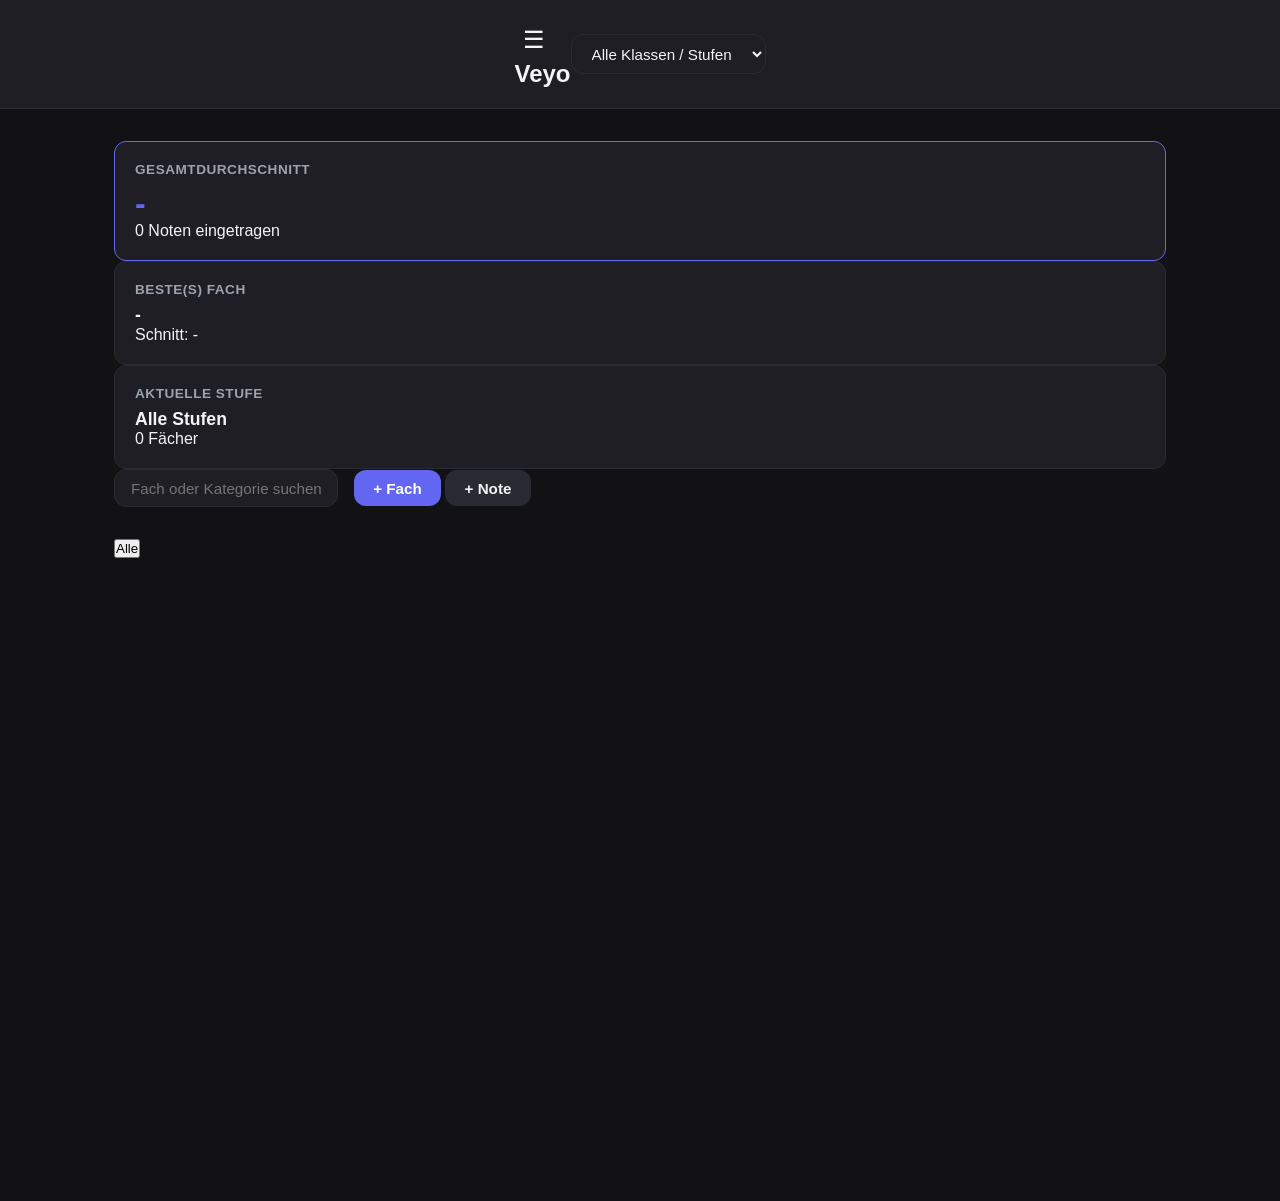
==== commit b25906ae: "Update index.html" ====
--- a/docs/index.html
+++ b/docs/index.html
@@ -2,7 +2,6 @@
 <html lang="de">
 <head>
     <meta charset="UTF-8">
-    <!-- Viewport-Skalierung & Mobile App Tags für Veyo -->
     <meta name="viewport" content="width=device-width, initial-scale=1.0, maximum-scale=1.0, user-scalable=no">
     <meta name="theme-color" content="#0a0f1f">
     <meta name="apple-mobile-web-app-capable" content="yes">
@@ -11,35 +10,47 @@
     
     <title>Veyo – NotenManager</title>
     
-    <!-- PWA Web-Manifest & App-Icons -->
     <link rel="manifest" href="manifest.webmanifest">
     <link rel="apple-touch-icon" href="icon192.png">
-
-    <!-- Verknüpfung mit deiner externen CSS-Datei -->
     <link rel="stylesheet" href="style.css">
 </head>
 <body>
 
-    <!-- KOPFZEILE / NAVBAR -->
+    <!-- KOPFZEILE -->
     <header class="header">
         <div class="header-left">
-            <div style="position: relative;">
-                <button class="menu-btn" id="menuToggle" aria-label="Menü öffnen">☰</button>
-                <nav class="dropdown-menu" id="dropdownMenu">
-                    <button class="dropdown-item" onclick="switchView('dashboard')">📊 Übersicht</button>
-                    <button class="dropdown-item" onclick="switchView('calendar')">📅 Kalender</button>
-                </nav>
-            </div>
+            <button class="menu-btn" id="menuToggle" aria-label="Menü öffnen" type="button">☰</button>
             <h1>Veyo</h1>
         </div>
+        <div class="header-right">
+            <!-- Stufe / Klasse Schnellauswahl -->
+            <select id="global-class-select" onchange="filterByClass()" class="select-badge">
+                <option value="all">Alle Klassen / Stufen</option>
+                <option value="5">Klasse 5</option>
+                <option value="6">Klasse 6</option>
+                <option value="7">Klasse 7</option>
+                <option value="8">Klasse 8</option>
+                <option value="9">Klasse 9</option>
+                <option value="10">Klasse 10</option>
+                <option value="11">Klasse 11 / Q1</option>
+                <option value="12">Klasse 12 / Q2</option>
+            </select>
+        </div>
     </header>
 
-    <!-- HAUPTCONTAINER -->
+    <!-- NAVIGATIONSDRAWER (FÜR MOBILE & DESKTOP) -->
+    <nav class="dropdown-menu" id="dropdownMenu">
+        <button class="dropdown-item" type="button" onclick="switchView('dashboard')">📊 Dashboard & Noten</button>
+        <button class="dropdown-item" type="button" onclick="switchView('classes')">🏫 Klassenübersicht</button>
+        <button class="dropdown-item" type="button" onclick="switchView('calendar')">📅 Termine & Prüfungen</button>
+        <button class="dropdown-item" type="button" onclick="switchView('analytics')">📈 Analysen & Ziel-Rechner</button>
+    </nav>
+
     <div class="container">
         
-        <!-- DASHBOARD-ANSICHT -->
+        <!-- VIEW: DASHBOARD -->
         <main id="view-dashboard">
-            <section class="dashboard">
+            <section class="dashboard-stats">
                 <div class="stat-card primary">
                     <h2>Gesamtdurchschnitt</h2>
                     <div class="stat-value" id="overall-avg">-</div>
@@ -50,44 +61,110 @@
                     <div class="stat-subvalue" id="best-subject">-</div>
                     <div class="small" id="best-subject-avg">Schnitt: -</div>
                 </div>
+                <div class="stat-card">
+                    <h2>Aktuelle Stufe</h2>
+                    <div class="stat-subvalue" id="current-class-display">Alle Stufen</div>
+                    <div class="small" id="class-subject-count">0 Fächer</div>
+                </div>
             </section>
 
             <section class="controls">
-                <input type="text" id="search-input" placeholder="Fach suchen..." oninput="renderDashboard()">
-                <button class="btn btn-primary" onclick="openModal('addSubjectModal')">+ Fach</button>
-                <button class="btn btn-secondary" onclick="openModal('addGradeModal')">+ Note</button>
+                <div class="search-bar">
+                    <input type="text" id="search-input" placeholder="Fach oder Kategorie suchen..." oninput="renderDashboard()">
+                </div>
+                <div class="button-group">
+                    <button class="btn btn-primary" type="button" onclick="openModal('addSubjectModal')">+ Fach</button>
+                    <button class="btn btn-secondary" type="button" onclick="openModal('addGradeModal')">+ Note</button>
+                </div>
             </section>
 
+            <!-- KLASSEN-FILTER TABS -->
+            <div class="class-tabs" id="class-tabs-container">
+                <button class="tab-btn active" type="button" onclick="setActiveClassFilter('all')">Alle</button>
+                <!-- Dynamisch erzeugte Klassen-Tabs erscheinen hier -->
+            </div>
+
+            <!-- FÄCHER GRID -->
             <section class="subjects-grid" id="subjects-grid">
-                <!-- Dynamisch erzeugte Fächer-Karten erscheinen hier -->
+                <!-- Dynamische Fach-Karten -->
             </section>
         </main>
 
-        <!-- KALENDER-ANSICHT -->
+        <!-- VIEW: KLASSENÜBERSICHT -->
+        <section id="view-classes" class="view-hidden">
+            <div class="section-header">
+                <h2>Klassen- & Stufenverwaltung</h2>
+                <button class="btn btn-primary" type="button" onclick="openModal('addClassModal')">+ Neue Klasse/Stufe</button>
+            </div>
+            <div id="classes-list-grid" class="classes-grid">
+                <!-- Klassen-Karten -->
+            </div>
+        </section>
+
+        <!-- VIEW: KALENDER & PRÜFUNGEN -->
         <section id="view-calendar" class="view-hidden">
-            <button class="btn btn-secondary" style="margin-bottom: 1.5rem;" onclick="switchView('dashboard')">← Zurück</button>
-            <h2 style="margin-bottom: 1rem;">Termine & Arbeiten</h2>
-            <button class="btn btn-primary" style="margin-bottom: 1rem;" onclick="openModal('addEventModal')">+ Termin hinzufügen</button>
-            <div id="events-list">
-                <!-- Dynamisch erzeugte Termine erscheinen hier -->
+            <div class="section-header">
+                <h2>Anstehende Prüfungen & Termine</h2>
+                <button class="btn btn-primary" type="button" onclick="openModal('addEventModal')">+ Termin eintragen</button>
+            </div>
+            <div id="events-list" class="events-list">
+                <!-- Event-Einträge -->
             </div>
         </section>
 
-    </div>
-
-    <!-- MODALS / DIALOG-FENSTER -->
-
-    <!-- Modal: Fach hinzufügen -->
+        <!-- VIEW: ANALYEN & ZIEL-RECHNER (NEUES FEATURE) -->
+        <section id="view-analytics" class="view-hidden">
+            <div class="section-header">
+                <h2>Wunsch-Schnitt Rechner</h2>
+            </div>
+            <div class="calculator-card">
+                <h3>Was brauche ich für meine Wunsch-Note?</h3>
+                <div class="form-group">
+                    <label for="target-subject-select">Fach wählen</label>
+                    <select id="target-subject-select" onchange="calculateRequiredGrade()"></select>
+                </div>
+                <div class="form-group">
+                    <label for="target-desired-avg">Angestrebter Schnitt</label>
+                    <input type="number" id="target-desired-avg" step="0.1" value="2.0" oninput="calculateRequiredGrade()">
+                </div>
+                <div class="form-group">
+                    <label for="target-next-weight">Gewichtung der nächsten Prüfung</label>
+                    <input type="number" id="target-next-weight" value="1.0" step="0.5" oninput="calculateRequiredGrade()">
+                </div>
+                <div class="result-box" id="target-result">
+                    Wähle ein Fach aus, um das Ergebnis zu berechnen.
+                </div>
+            </div>
+        </section>
+
+    </div>
+
+    <!-- MODALS -->
+
+    <!-- Modal: Fach hinzufügen (mit Klassenunterteilung) -->
     <div class="modal" id="addSubjectModal">
         <div class="modal-content">
-            <h2>Fach hinzufügen</h2>
+            <h2>Neues Fach anlegen</h2>
             <div class="form-group">
                 <label for="subject-name">Name des Fachs</label>
                 <input type="text" id="subject-name" placeholder="z. B. Mathematik">
             </div>
+            <div class="form-group">
+                <label for="subject-class-select">Zuordnung Klasse / Stufe</label>
+                <select id="subject-class-select">
+                    <option value="5">Klasse 5</option>
+                    <option value="6">Klasse 6</option>
+                    <option value="7">Klasse 7</option>
+                    <option value="8">Klasse 8</option>
+                    <option value="9">Klasse 9</option>
+                    <option value="10" selected>Klasse 10</option>
+                    <option value="11">Klasse 11 / Q1</option>
+                    <option value="12">Klasse 12 / Q2</option>
+                </select>
+            </div>
             <div class="modal-actions">
-                <button class="btn btn-secondary" onclick="closeModal('addSubjectModal')">Abbrechen</button>
-                <button class="btn btn-primary" onclick="addSubject()">Speichern</button>
+                <button class="btn btn-secondary" type="button" onclick="closeModal('addSubjectModal')">Abbrechen</button>
+                <button class="btn btn-primary" type="button" onclick="addSubject()">Speichern</button>
             </div>
         </div>
     </div>
@@ -97,7 +174,7 @@
         <div class="modal-content">
             <h2>Note eintragen</h2>
             <div class="form-group">
-                <label for="grade-subject-select">Fach auswählen</label>
+                <label for="grade-subject-select">Fach</label>
                 <select id="grade-subject-select"></select>
             </div>
             <div class="form-group">
@@ -105,12 +182,21 @@
                 <input type="number" id="grade-value" step="0.1" placeholder="z. B. 2.0">
             </div>
             <div class="form-group">
+                <label for="grade-type">Art der Leistung</label>
+                <select id="grade-type">
+                    <option value="Schulaufgabe">Schulaufgabe / Klausur</option>
+                    <option value="Kurzarbeit">Kurzarbeit / Test</option>
+                    <option value="Mündlich">Mündlicher Beitrag</option>
+                    <option value="Referat">Referat / Projekt</option>
+                </select>
+            </div>
+            <div class="form-group">
                 <label for="grade-weight">Gewichtung</label>
                 <input type="number" id="grade-weight" value="1" step="0.5">
             </div>
             <div class="modal-actions">
-                <button class="btn btn-secondary" onclick="closeModal('addGradeModal')">Abbrechen</button>
-                <button class="btn btn-primary" onclick="addGrade()">Eintragen</button>
+                <button class="btn btn-secondary" type="button" onclick="closeModal('addGradeModal')">Abbrechen</button>
+                <button class="btn btn-primary" type="button" onclick="addGrade()">Eintragen</button>
             </div>
         </div>
     </div>
@@ -118,7 +204,7 @@
     <!-- Modal: Termin eintragen -->
     <div class="modal" id="addEventModal">
         <div class="modal-content">
-            <h2>Termin eintragen</h2>
+            <h2>Termin / Prüfung eintragen</h2>
             <div class="form-group">
                 <label for="event-title">Bezeichnung</label>
                 <input type="text" id="event-title" placeholder="z. B. Mathe Schulaufgabe">
@@ -128,13 +214,12 @@
                 <input type="date" id="event-date">
             </div>
             <div class="modal-actions">
-                <button class="btn btn-secondary" onclick="closeModal('addEventModal')">Abbrechen</button>
-                <button class="btn btn-primary" onclick="addEvent()">Speichern</button>
-            </div>
-        </div>
-    </div>
-
-    <!-- Verknüpfung mit deiner externen JavaScript-Datei -->
+                <button class="btn btn-secondary" type="button" onclick="closeModal('addEventModal')">Abbrechen</button>
+                <button class="btn btn-primary" type="button" onclick="addEvent()">Speichern</button>
+            </div>
+        </div>
+    </div>
+
     <script src="script.js"></script>
 </body>
 </html>
